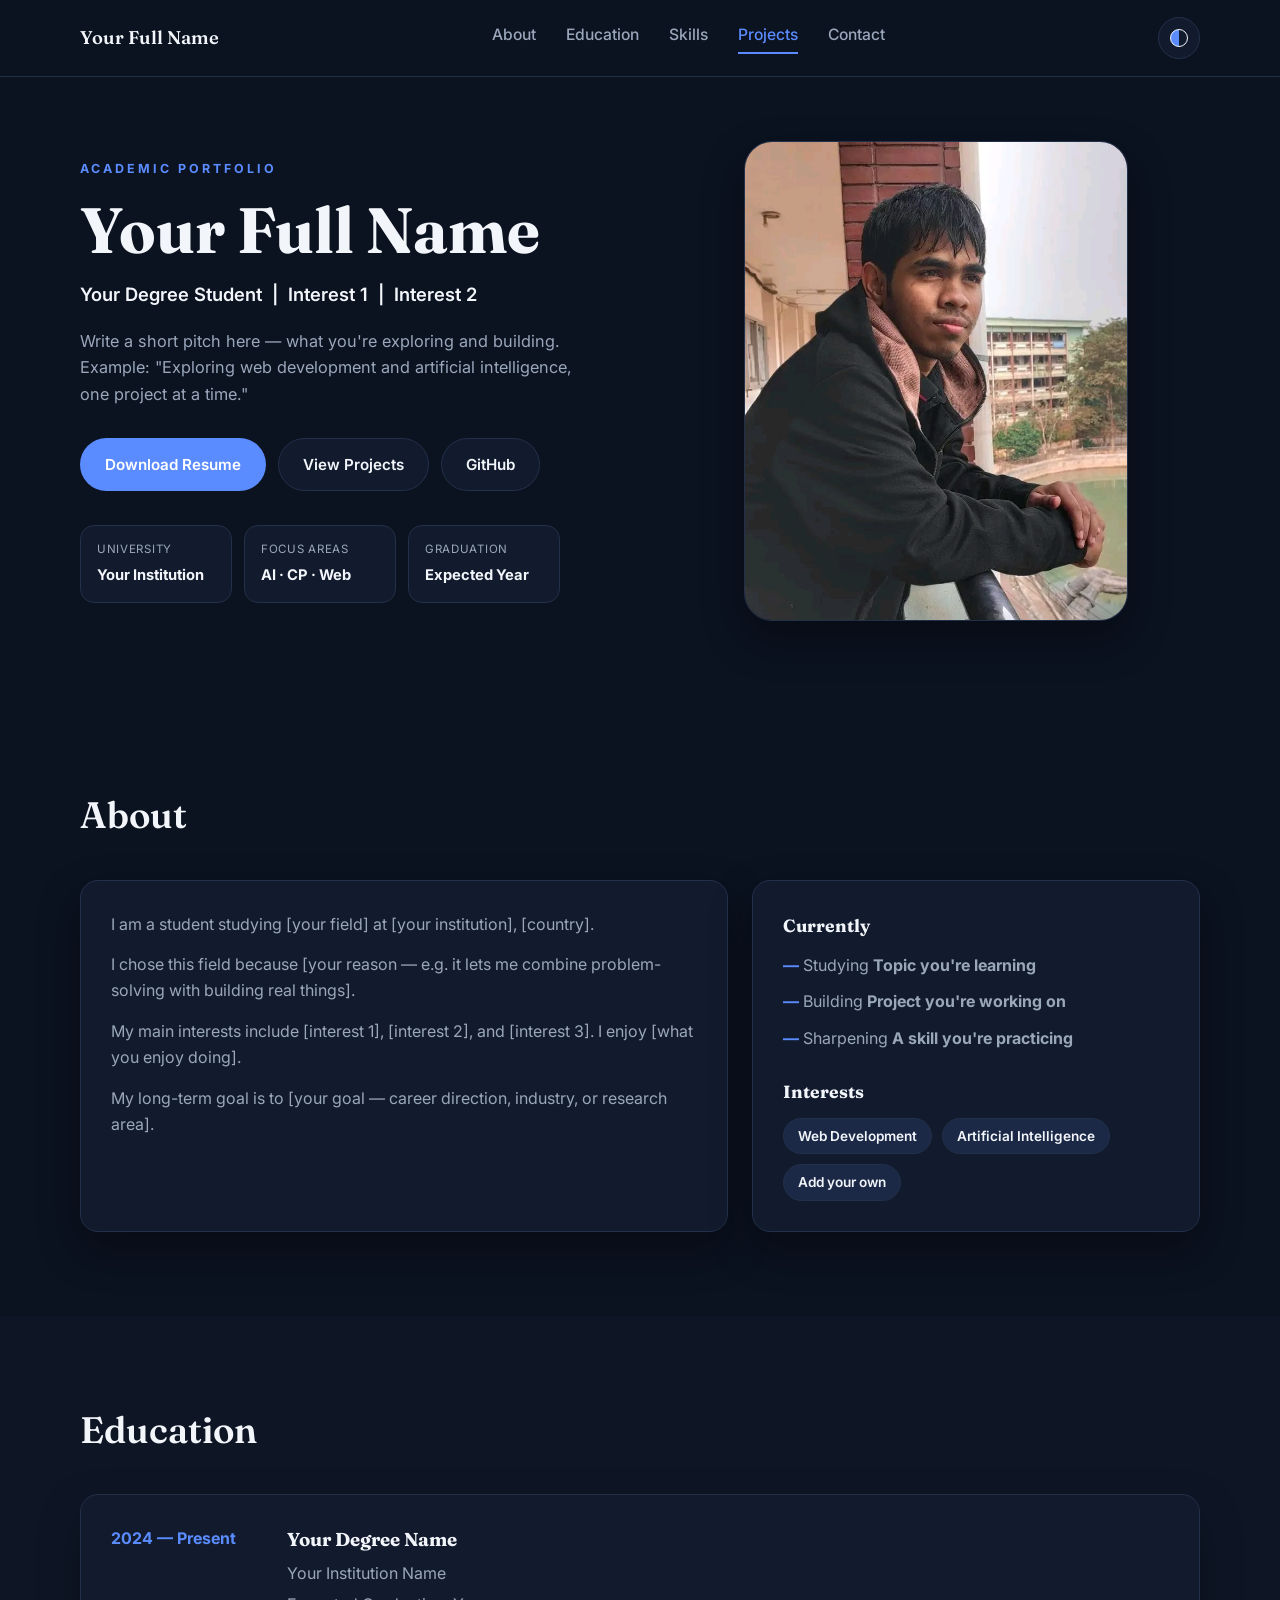
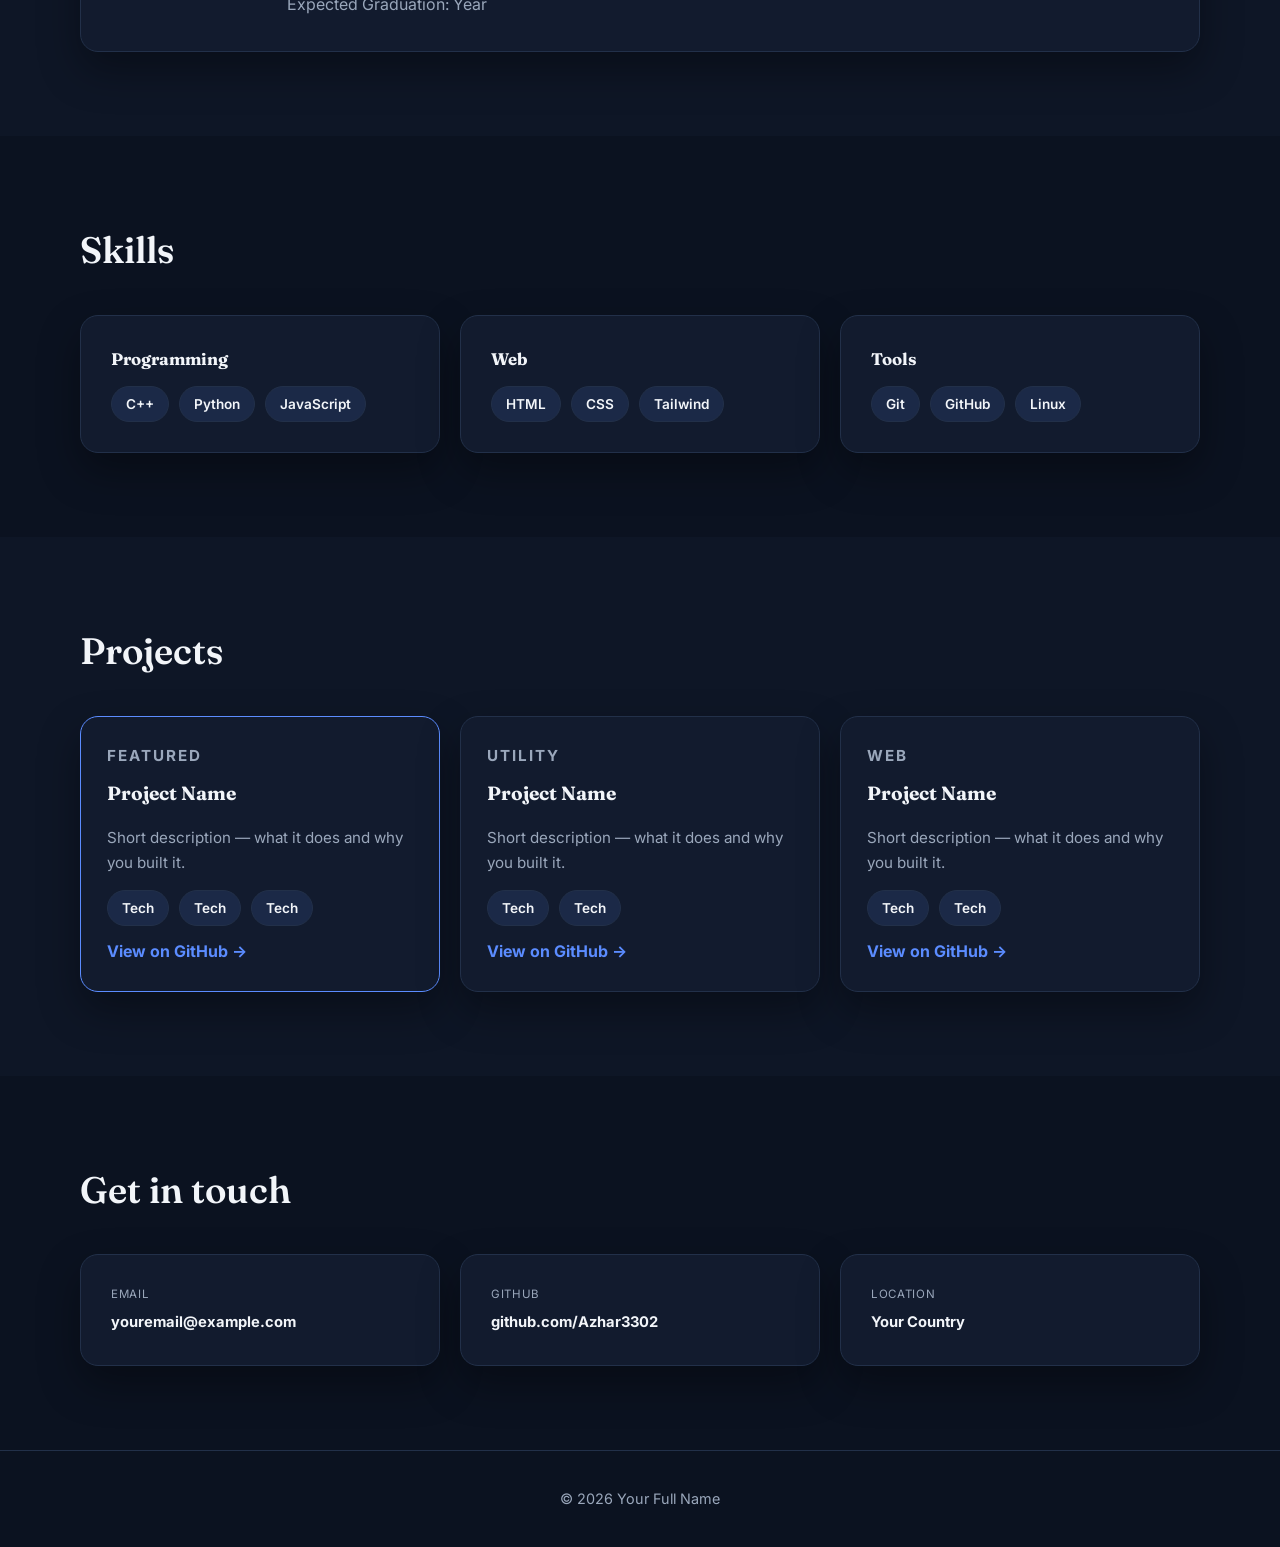
==== index.html @ 83e83ad2 "Add files via upload" ====
<!DOCTYPE html>
<html lang="en" data-theme="navy">
<head>
<meta charset="UTF-8" />
<meta name="viewport" content="width=device-width, initial-scale=1.0" />
<meta name="description" content="Your Full Name — Your Degree Student | Interest 1 | Interest 2." />
<meta name="theme-color" content="#0b1220" />
<title>Your Full Name — Portfolio</title>
<link rel="preconnect" href="https://fonts.googleapis.com">
<link rel="preconnect" href="https://fonts.gstatic.com" crossorigin>
<link href="https://fonts.googleapis.com/css2?family=Fraunces:opsz,wght@9..144,500;9..144,600;9..144,700;9..144,900&family=Inter:wght@400;500;600;700&display=swap" rel="stylesheet">
<style>
/* ===============================
   THEME TOKENS
   Toggle (top right) cycles: navy (default) -> paper -> sunset -> slate
   =============================== */
:root,
html[data-theme="navy"]{
  --bg: #0b1220;
  --panel: #121b2e;
  --ink: #f2f5f9;
  --muted: #9aa7bb;
  --line: #223049;
  --accent: #5b8cff;
  --accent-2: #8b7fe0;
  --radius: 18px;
  --shadow: 0 18px 40px rgba(0,0,0,0.35);
}
html[data-theme="paper"]{
  --bg: #f6f4ee;
  --panel: #ffffff;
  --ink: #1b2027;
  --muted: #666f7d;
  --line: #e2ddd0;
  --accent: #2f5fd6;
  --accent-2: #b5533c;
  --radius: 18px;
  --shadow: 0 14px 34px rgba(27,32,39,0.09);
}
html[data-theme="sunset"]{
  --bg: #201324;
  --panel: #2b1a30;
  --ink: #f6ecf3;
  --muted: #b79bc0;
  --line: #3d2743;
  --accent: #ff8a5c;
  --accent-2: #ffd166;
  --radius: 18px;
  --shadow: 0 18px 40px rgba(0,0,0,0.4);
}
html[data-theme="slate"]{
  --bg: #14171c;
  --panel: #1c2128;
  --ink: #eef0f3;
  --muted: #97a0ab;
  --line: #2b313a;
  --accent: #7ea6ff;
  --accent-2: #a7afba;
  --radius: 18px;
  --shadow: 0 18px 40px rgba(0,0,0,0.35);
}

*{ box-sizing: border-box; }
html{ scroll-behavior: smooth; }
body{
  margin:0;
  background: var(--bg);
  color: var(--ink);
  font-family: "Inter", system-ui, sans-serif;
  line-height: 1.65;
}
a{ color: inherit; text-decoration: none; }
h1, h2, h3{ font-family: "Fraunces", Georgia, serif; margin: 0; }
.wrap{ width: min(1120px, calc(100% - 40px)); margin-inline: auto; }

/* HEADER */
.site-header{
  position: sticky; top: 0; z-index: 40;
  background: var(--bg);
  border-bottom: 1px solid var(--line);
}
.nav-wrap{ display:flex; align-items:center; justify-content:space-between; min-height:76px; gap:16px; }
.brand{ font-family:"Fraunces", serif; font-weight:600; font-size:1.15rem; }
.nav{ display:flex; gap:30px; }
.nav a{ color: var(--muted); font-weight:500; font-size:.98rem; padding-bottom: 4px; border-bottom: 2px solid transparent; }
.nav a:hover{ color: var(--ink); }
.nav a.active{ color: var(--accent); border-bottom-color: var(--accent); }

.header-actions{ display:flex; align-items:center; gap:10px; }
.theme-toggle{
  width:42px; height:42px; border-radius:50%;
  border:1px solid var(--line); background: var(--panel);
  cursor:pointer; display:grid; place-items:center;
}
.toggle-dot{
  width:18px; height:18px; border-radius:50%;
  background: linear-gradient(90deg, var(--accent) 50%, transparent 50%);
  border: 1.5px solid var(--ink);
  display:block;
}
.menu-toggle{
  width:42px; height:42px; border-radius:50%;
  border:1px solid var(--line); background: var(--panel); color: var(--ink);
  cursor:pointer; font-size:1.1rem; display:none;
}

/* HERO */
.hero{ padding: 64px 0 80px; }
.hero-wrap{ display:grid; grid-template-columns: 1.15fr .85fr; gap:48px; align-items:center; }
.hero-copy{ display:flex; flex-direction:column; justify-content:center; }
.tag-line{ color: var(--accent); letter-spacing:3px; text-transform:uppercase; font-size:.78rem; font-weight:700; margin:0 0 16px; }
.hero h1{ font-size: clamp(2.6rem, 5.4vw, 4rem); line-height:1.05; font-weight:700; }
.role{ margin: 16px 0 0; font-weight:600; color: var(--ink); font-size:1.15rem; }
.pitch{ max-width:52ch; color: var(--muted); margin: 18px 0 0; font-size:1.02rem; }

.hero-actions{ display:flex; gap:12px; flex-wrap:wrap; margin-top:30px; }
.btn{ padding:13px 24px; border-radius:999px; font-weight:600; border:1px solid transparent; transition: transform .15s ease; font-size:.95rem; display:inline-block; }
.btn:hover{ transform: translateY(-2px); }
.btn-fill{ background: var(--accent); color:#ffffff; }
.btn-line{ background: var(--panel); border-color: var(--line); color: var(--ink); }

.fact-row{ display:grid; grid-template-columns: repeat(3, minmax(0,1fr)); gap:12px; margin-top:34px; max-width: 480px; }
.fact{ background: var(--panel); border:1px solid var(--line); border-radius: 14px; padding:14px 16px; display:flex; flex-direction:column; gap:4px; }
.fact-label{ color: var(--muted); font-size:.72rem; text-transform:uppercase; letter-spacing:.06em; }
.fact-value{ font-weight:700; font-size:.92rem; }

.hero-photo{
  border-radius: 28px;
  overflow: hidden;
  aspect-ratio: 4 / 5;
  max-height: 480px;
  background: var(--panel);
  border: 1px solid var(--line);
  box-shadow: var(--shadow);
}
.hero-photo img{ width:100%; height:100%; object-fit:cover; object-position: center 22%; display:block; }

/* SECTIONS */
.section{ padding: 84px 0; }
.section-alt{ background: color-mix(in srgb, var(--panel) 45%, transparent); }
.section-title{ font-size: clamp(1.8rem, 3vw, 2.3rem); margin-bottom: 34px; font-weight:600; }
.panel{ background: var(--panel); border:1px solid var(--line); border-radius: var(--radius); box-shadow: var(--shadow); padding: 30px; }

.split{ display:grid; grid-template-columns: 1.3fr .9fr; gap:24px; }
.split p{ color: var(--muted); margin: 0 0 14px; }
.side-panel h3{ font-size:1.1rem; margin: 0 0 12px; }
.side-panel h3 + .dash-list{ margin-bottom: 26px; }
.dash-list{ list-style:none; padding:0; margin:0; display:grid; gap:10px; color: var(--muted); }
.dash-list li::before{ content:"— "; color: var(--accent); font-weight:700; }

.pill-row{ display:flex; flex-wrap:wrap; gap:10px; }
.pill-row.small{ margin: 12px 0; }
.pill{ background: color-mix(in srgb, var(--accent) 12%, var(--panel)); border:1px solid var(--line); padding:6px 14px; border-radius:999px; font-size:.85rem; font-weight:600; }

.timeline-row{ display:flex; gap:26px; align-items:flex-start; flex-wrap:wrap; }
.timeline-year{ color: var(--accent); font-weight:700; min-width:150px; }
.muted{ color: var(--muted); margin: 4px 0; }

.skill-grid{ display:grid; grid-template-columns: repeat(3, minmax(0,1fr)); gap:20px; }
.skill-grid h3{ font-size:1.05rem; margin-bottom:12px; }

.work-grid{ display:grid; grid-template-columns: repeat(3, minmax(0,1fr)); gap:20px; }
.work-card{ background: var(--panel); border:1px solid var(--line); border-radius: var(--radius); padding:26px; box-shadow: var(--shadow); }
.work-card.featured{ border-color: var(--accent); }
.work-kind{ color: var(--accent-2); text-transform:uppercase; letter-spacing:2px; font-size:.72rem; font-weight:700; margin:0 0 10px; }
.work-card h3{ font-size:1.2rem; margin-bottom:8px; }
.work-card p{ color: var(--muted); font-size:.95rem; }
.work-card a{ color: var(--accent); font-weight:700; }

.contact-row{ display:grid; grid-template-columns: repeat(3, minmax(0,1fr)); gap:20px; }
.contact-card{ display:flex; flex-direction:column; gap:6px; }

.footer{ border-top:1px solid var(--line); padding:22px 0; }
.footer-row{ display:flex; justify-content:center; color: var(--muted); font-size:.9rem; }

.to-top{
  position: fixed; right:18px; bottom:18px; width:44px; height:44px;
  border-radius:50%; display:grid; place-items:center;
  background: var(--accent); color:#fff; box-shadow: var(--shadow);
  opacity:0; visibility:hidden; transform: translateY(10px);
  transition: all .2s ease;
}
.to-top.show{ opacity:1; visibility:visible; transform: translateY(0); }

.fade-up{ opacity:0; transform: translateY(16px); transition: opacity .6s ease, transform .6s ease; }
.fade-up.visible{ opacity:1; transform: translateY(0); }
@media (prefers-reduced-motion: reduce){
  .fade-up{ opacity:1; transform:none; transition:none; }
  html{ scroll-behavior:auto; }
}

@media (max-width: 900px){
  .hero-wrap, .split{ grid-template-columns: 1fr; }
  .hero-photo{ max-height: 360px; order:-1; }
  .skill-grid, .work-grid, .contact-row{ grid-template-columns: 1fr 1fr; }
  .fact-row{ max-width: none; }
}
@media (max-width: 640px){
  .nav{
    position:absolute; top:76px; left:16px; right:16px;
    flex-direction:column; background: var(--panel);
    border:1px solid var(--line); border-radius: var(--radius);
    padding:10px; display:none; box-shadow: var(--shadow);
  }
  .nav.open{ display:flex; }
  .nav a{ padding:10px; border-bottom:none; }
  .menu-toggle{ display:inline-flex; align-items:center; justify-content:center; }
  .skill-grid, .work-grid, .contact-row{ grid-template-columns: 1fr; }
  .fact-row{ grid-template-columns: 1fr; }
  .timeline-row{ flex-direction:column; gap:8px; }
}
</style>
</head>
<body>

  <header class="site-header" id="top">
    <div class="wrap nav-wrap">
      <a class="brand" href="#home">Your Full Name</a>

      <nav class="nav" id="nav">
        <a href="#about" class="active">About</a>
        <a href="#journey">Education</a>
        <a href="#skills">Skills</a>
        <a href="#work">Projects</a>
        <a href="#contact">Contact</a>
      </nav>

      <div class="header-actions">
        <button class="theme-toggle" id="themeToggle" type="button" aria-label="Change theme">
          <span class="toggle-dot"></span>
        </button>
        <button class="menu-toggle" id="menuToggle" type="button" aria-label="Toggle navigation">&#8801;</button>
      </div>
    </div>
  </header>

  <main id="home">

    <!-- HERO -->
    <section class="hero">
      <div class="wrap hero-wrap">

        <div class="hero-copy fade-up">
          <p class="tag-line">Academic Portfolio</p>
          <h1>Your Full Name</h1>
          <p class="role">Your Degree Student &nbsp;|&nbsp; Interest 1 &nbsp;|&nbsp; Interest 2</p>
          <p class="pitch">
            Write a short pitch here — what you're exploring and building.
            Example: "Exploring web development and artificial intelligence,
            one project at a time."
          </p>

          <div class="hero-actions">
            <a class="btn btn-fill" href="resume.pdf" download>Download Resume</a>
            <a class="btn btn-line" href="#work">View Projects</a>
            <a class="btn btn-line" href="https://github.com/Azhar3302" target="_blank" rel="noreferrer">GitHub</a>
          </div>

          <div class="fact-row">
            <div class="fact">
              <span class="fact-label">University</span>
              <span class="fact-value">Your Institution</span>
            </div>
            <div class="fact">
              <span class="fact-label">Focus Areas</span>
              <span class="fact-value">AI &middot; CP &middot; Web</span>
            </div>
            <div class="fact">
              <span class="fact-label">Graduation</span>
              <span class="fact-value">Expected Year</span>
            </div>
          </div>
        </div>

        <div class="hero-photo fade-up">
          <img src="profile.jpg" alt="Portrait of Your Full Name" />
        </div>

      </div>
    </section>

    <!-- ABOUT -->
    <section class="section" id="about">
      <div class="wrap">
        <h2 class="section-title fade-up">About</h2>
        <div class="split">
          <div class="panel fade-up">
            <p>I am a student studying [your field] at [your institution], [country].</p>
            <p>I chose this field because [your reason — e.g. it lets me combine problem-solving with building real things].</p>
            <p>My main interests include [interest 1], [interest 2], and [interest 3]. I enjoy [what you enjoy doing].</p>
            <p>My long-term goal is to [your goal — career direction, industry, or research area].</p>
          </div>
          <aside class="panel side-panel fade-up">
            <h3>Currently</h3>
            <ul class="dash-list">
              <li>Studying <strong>Topic you're learning</strong></li>
              <li>Building <strong>Project you're working on</strong></li>
              <li>Sharpening <strong>A skill you're practicing</strong></li>
            </ul>
            <h3>Interests</h3>
            <div class="pill-row">
              <span class="pill">Web Development</span>
              <span class="pill">Artificial Intelligence</span>
              <span class="pill">Add your own</span>
            </div>
          </aside>
        </div>
      </div>
    </section>

    <!-- EDUCATION -->
    <section class="section section-alt" id="journey">
      <div class="wrap">
        <h2 class="section-title fade-up">Education</h2>
        <div class="panel timeline-row fade-up">
          <span class="timeline-year">2024 &mdash; Present</span>
          <div>
            <h3>Your Degree Name</h3>
            <p class="muted">Your Institution Name</p>
            <p class="muted">Expected Graduation: Year</p>
          </div>
        </div>
      </div>
    </section>

    <!-- SKILLS -->
    <section class="section" id="skills">
      <div class="wrap">
        <h2 class="section-title fade-up">Skills</h2>
        <div class="skill-grid">
          <article class="panel fade-up">
            <h3>Programming</h3>
            <div class="pill-row"><span class="pill">C++</span><span class="pill">Python</span><span class="pill">JavaScript</span></div>
          </article>
          <article class="panel fade-up">
            <h3>Web</h3>
            <div class="pill-row"><span class="pill">HTML</span><span class="pill">CSS</span><span class="pill">Tailwind</span></div>
          </article>
          <article class="panel fade-up">
            <h3>Tools</h3>
            <div class="pill-row"><span class="pill">Git</span><span class="pill">GitHub</span><span class="pill">Linux</span></div>
          </article>
        </div>
      </div>
    </section>

    <!-- PROJECTS -->
    <section class="section section-alt" id="work">
      <div class="wrap">
        <h2 class="section-title fade-up">Projects</h2>
        <div class="work-grid">
          <article class="work-card featured fade-up">
            <p class="work-kind">Featured</p>
            <h3>Project Name</h3>
            <p>Short description — what it does and why you built it.</p>
            <div class="pill-row small"><span class="pill">Tech</span><span class="pill">Tech</span><span class="pill">Tech</span></div>
            <a href="#" target="_blank">View on GitHub &rarr;</a>
          </article>
          <article class="work-card fade-up">
            <p class="work-kind">Utility</p>
            <h3>Project Name</h3>
            <p>Short description — what it does and why you built it.</p>
            <div class="pill-row small"><span class="pill">Tech</span><span class="pill">Tech</span></div>
            <a href="#" target="_blank">View on GitHub &rarr;</a>
          </article>
          <article class="work-card fade-up">
            <p class="work-kind">Web</p>
            <h3>Project Name</h3>
            <p>Short description — what it does and why you built it.</p>
            <div class="pill-row small"><span class="pill">Tech</span><span class="pill">Tech</span></div>
            <a href="#" target="_blank">View on GitHub &rarr;</a>
          </article>
        </div>
      </div>
    </section>

    <!-- CONTACT -->
    <section class="section" id="contact">
      <div class="wrap">
        <h2 class="section-title fade-up">Get in touch</h2>
        <div class="contact-row">
          <a class="panel contact-card fade-up" href="mailto:youremail@example.com">
            <span class="fact-label">Email</span>
            <span class="fact-value">youremail@example.com</span>
          </a>
          <a class="panel contact-card fade-up" href="https://github.com/Azhar3302" target="_blank" rel="noreferrer">
            <span class="fact-label">GitHub</span>
            <span class="fact-value">github.com/Azhar3302</span>
          </a>
          <div class="panel contact-card fade-up">
            <span class="fact-label">Location</span>
            <span class="fact-value">Your Country</span>
          </div>
        </div>
      </div>
    </section>

  </main>

  <footer class="footer">
    <div class="wrap footer-row">
      <p>&copy; <span id="year"></span> Your Full Name</p>
    </div>
  </footer>

  <a href="#top" class="to-top" id="toTop" aria-label="Back to top">&uarr;</a>

<script>
const root = document.documentElement;
const themeToggle = document.getElementById("themeToggle");
const menuToggle = document.getElementById("menuToggle");
const nav = document.getElementById("nav");
const toTop = document.getElementById("toTop");
const yearSpan = document.getElementById("year");

if (yearSpan) yearSpan.textContent = new Date().getFullYear();

const THEMES = ["navy", "paper", "sunset", "slate"];
function applyTheme(theme) {
  if (!THEMES.includes(theme)) theme = "navy";
  root.setAttribute("data-theme", theme);
  localStorage.setItem("theme", theme);
}
applyTheme(localStorage.getItem("theme") || "navy");

if (themeToggle) {
  themeToggle.addEventListener("click", () => {
    const current = root.getAttribute("data-theme") || "navy";
    const next = THEMES[(THEMES.indexOf(current) + 1) % THEMES.length];
    applyTheme(next);
  });
}

if (menuToggle && nav) {
  menuToggle.addEventListener("click", () => nav.classList.toggle("open"));
  nav.querySelectorAll("a").forEach(link => {
    link.addEventListener("click", () => nav.classList.remove("open"));
  });
}

const revealItems = document.querySelectorAll(".fade-up");
const observer = new IntersectionObserver(
  (entries) => entries.forEach(entry => {
    if (entry.isIntersecting) entry.target.classList.add("visible");
  }),
  { threshold: 0.12 }
);
revealItems.forEach(item => observer.observe(item));

const sections = document.querySelectorAll("section[id]");
const navLinks = nav ? nav.querySelectorAll("a") : [];
function scrollSpy() {
  const scrollPosition = window.scrollY + 110;
  sections.forEach(section => {
    const top = section.offsetTop;
    const bottom = top + section.offsetHeight;
    const id = section.getAttribute("id");
    if (scrollPosition >= top && scrollPosition < bottom) {
      navLinks.forEach(link => {
        link.classList.toggle("active", link.getAttribute("href") === "#" + id);
      });
    }
  });
  if (toTop) {
    if (window.scrollY > 450) toTop.classList.add("show");
    else toTop.classList.remove("show");
  }
}
window.addEventListener("scroll", scrollSpy, { passive: true });
scrollSpy();
</script>
</body>
</html>
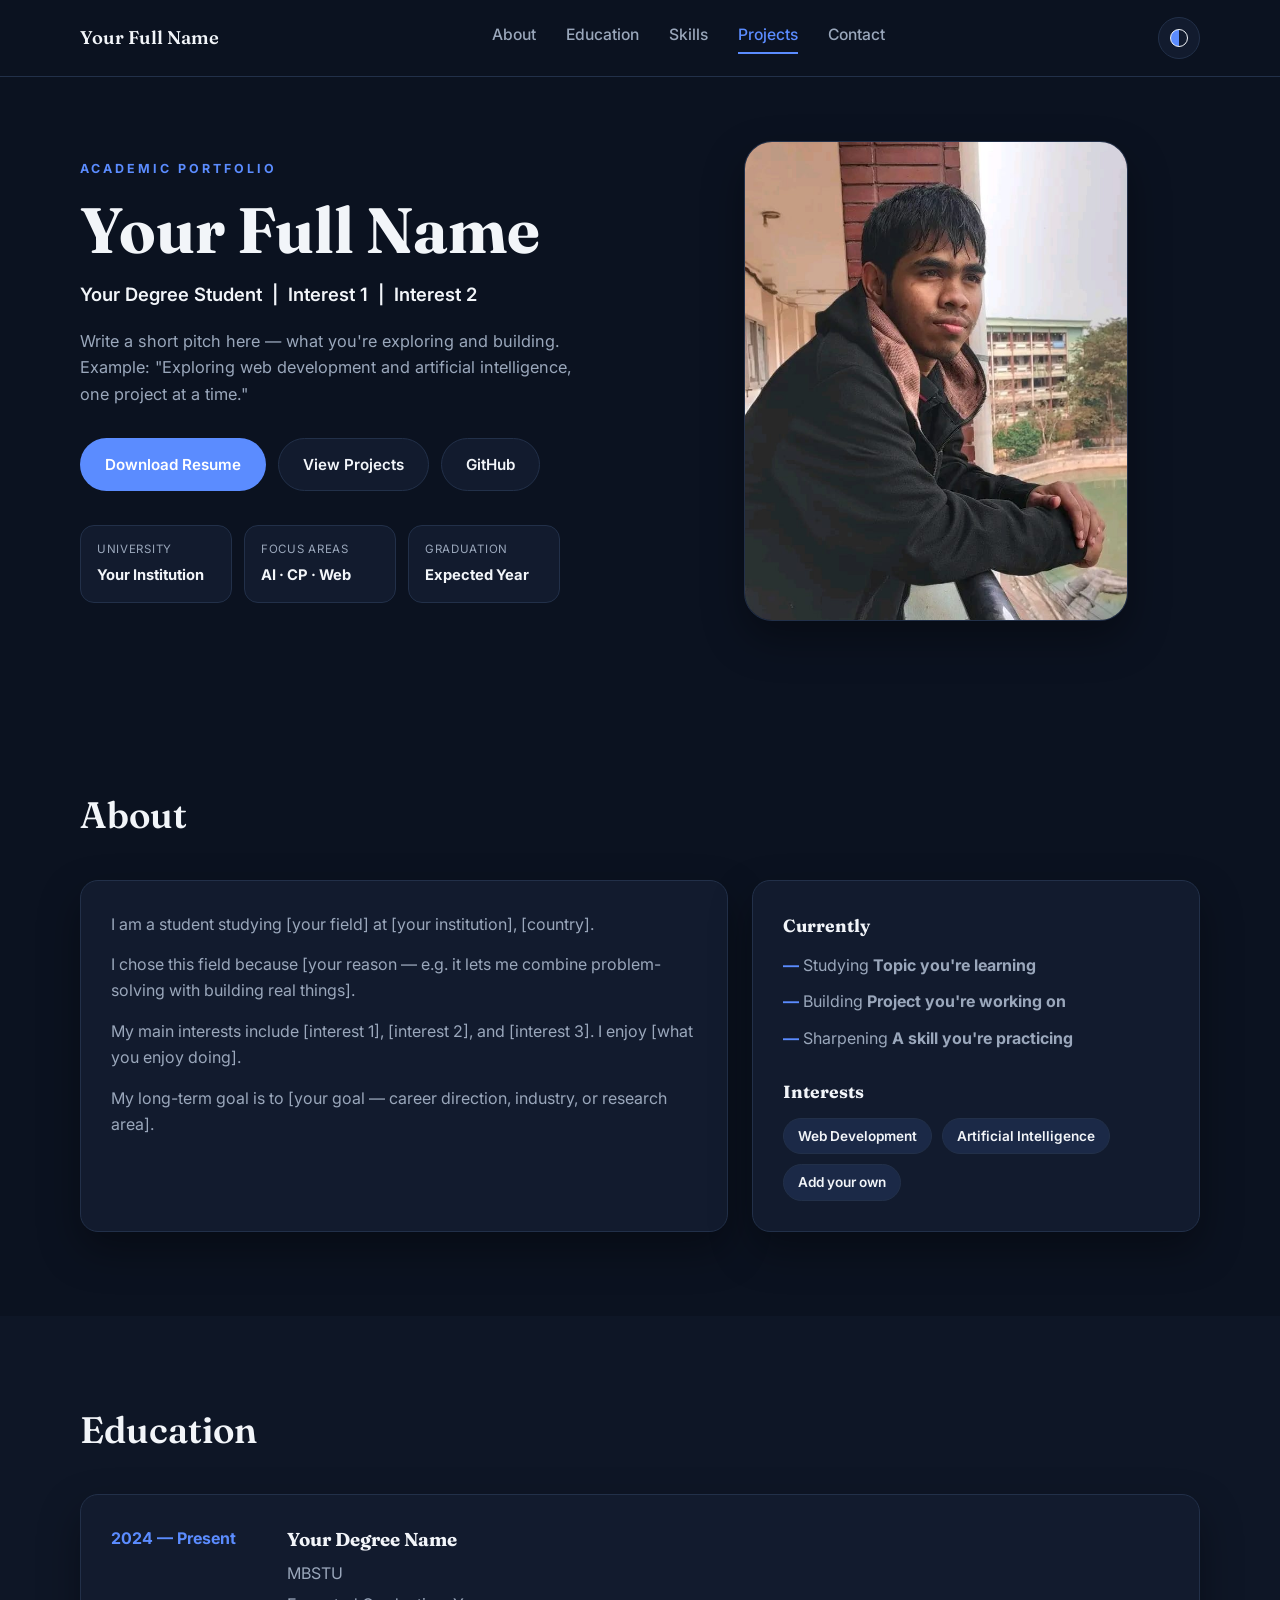
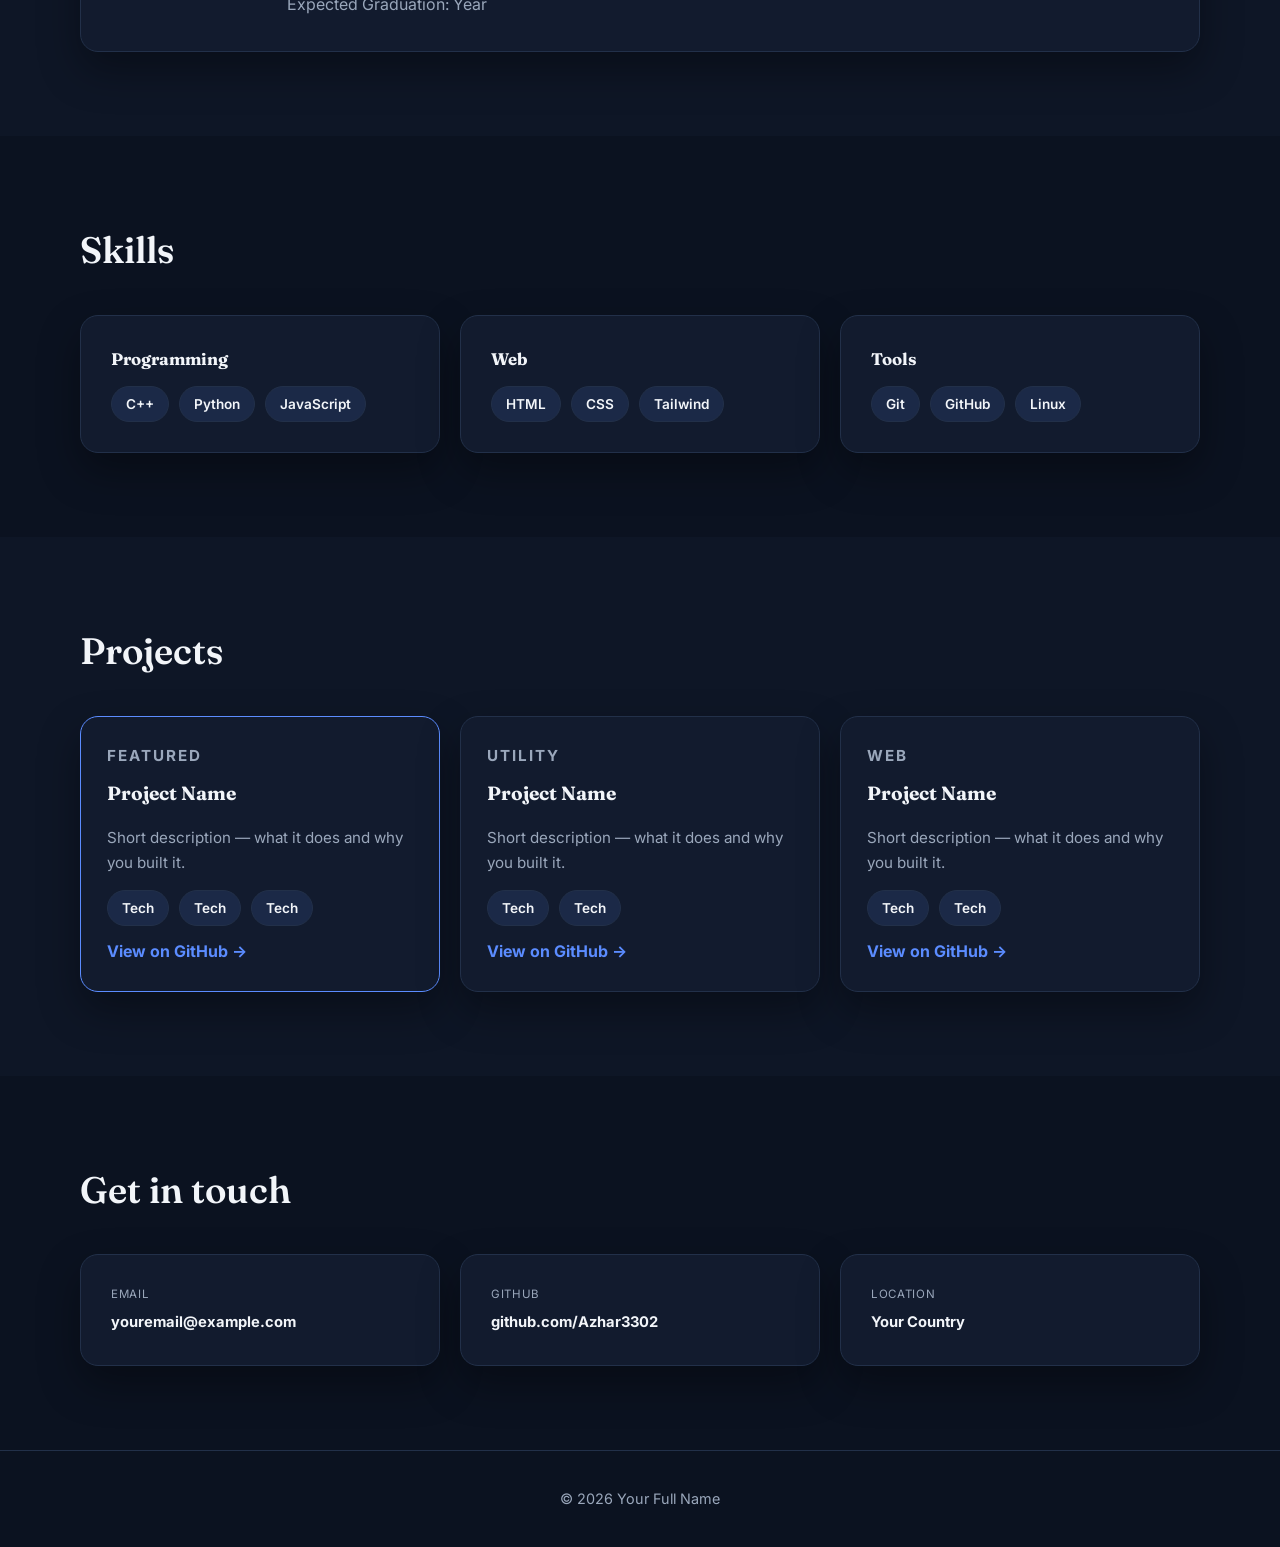
==== commit b4d0e329: "Update personal information in index.html" ====
--- a/index.html
+++ b/index.html
@@ -3,7 +3,7 @@
 <head>
 <meta charset="UTF-8" />
 <meta name="viewport" content="width=device-width, initial-scale=1.0" />
-<meta name="description" content="Your Full Name — Your Degree Student | Interest 1 | Interest 2." />
+<meta name="description" content="Azharul Islam —  Bsc in ICT| Interest 1 | Interest 2." />
 <meta name="theme-color" content="#0b1220" />
 <title>Your Full Name — Portfolio</title>
 <link rel="preconnect" href="https://fonts.googleapis.com">
@@ -316,7 +316,7 @@
           <span class="timeline-year">2024 &mdash; Present</span>
           <div>
             <h3>Your Degree Name</h3>
-            <p class="muted">Your Institution Name</p>
+            <p class="muted">MBSTU</p>
             <p class="muted">Expected Graduation: Year</p>
           </div>
         </div>
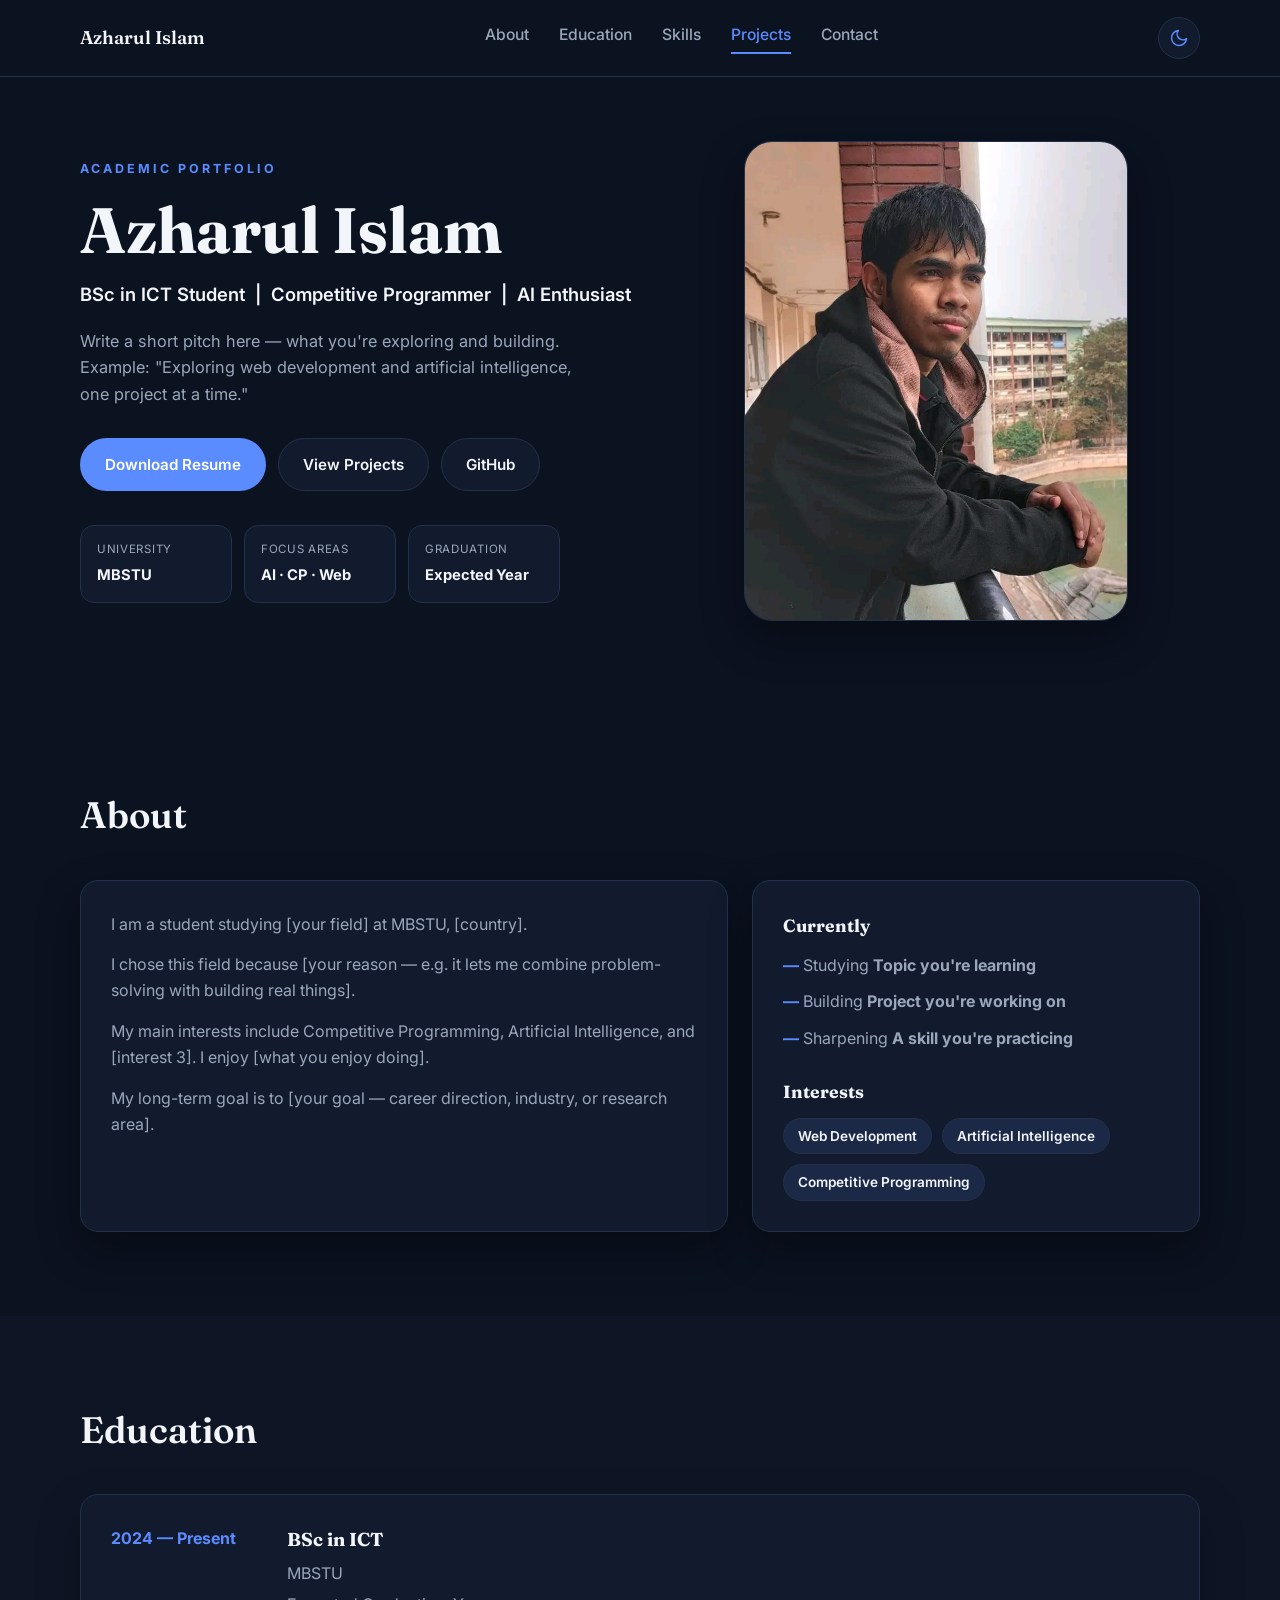
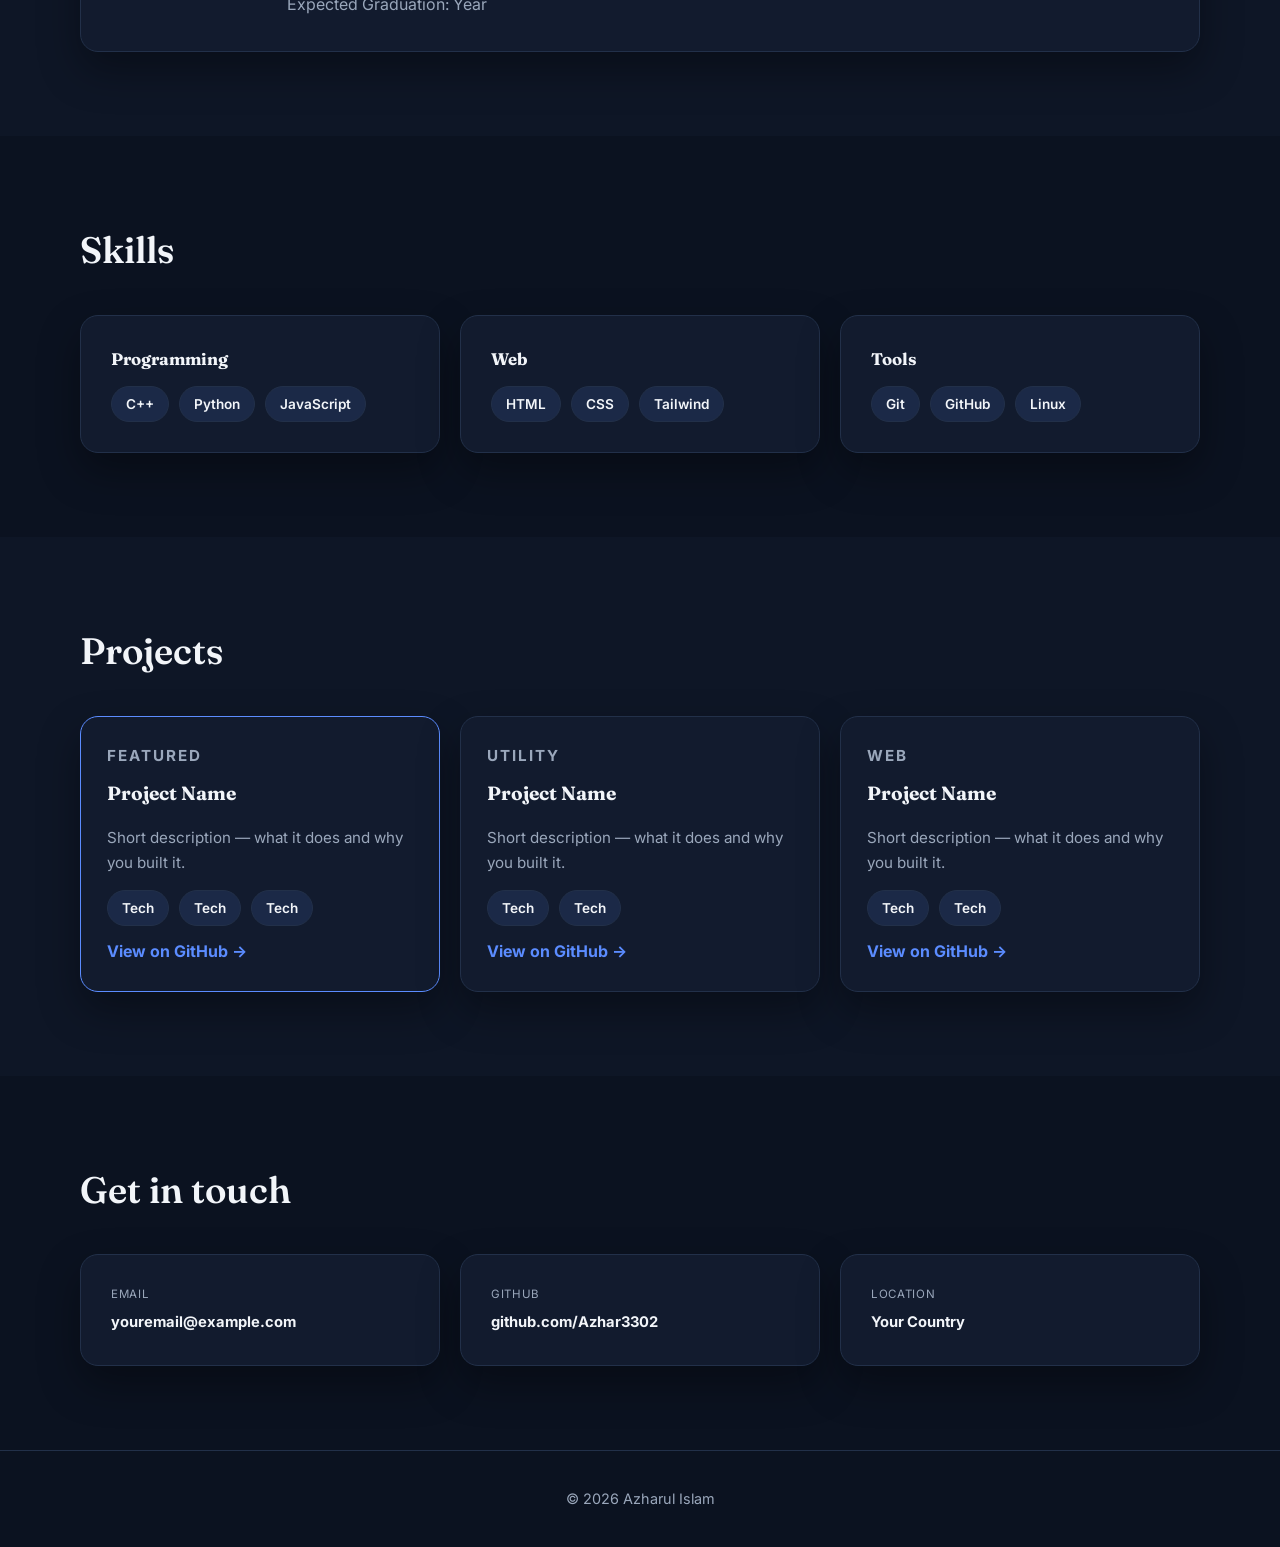
==== commit 931a687e: "Add files via upload" ====
--- a/index.html
+++ b/index.html
@@ -3,9 +3,9 @@
 <head>
 <meta charset="UTF-8" />
 <meta name="viewport" content="width=device-width, initial-scale=1.0" />
-<meta name="description" content="Azharul Islam —  Bsc in ICT| Interest 1 | Interest 2." />
+<meta name="description" content="Azharul Islam — BSc in ICT student | Competitive Programmer | AI Enthusiast." />
 <meta name="theme-color" content="#0b1220" />
-<title>Your Full Name — Portfolio</title>
+<title>Azharul Islam — Portfolio</title>
 <link rel="preconnect" href="https://fonts.googleapis.com">
 <link rel="preconnect" href="https://fonts.gstatic.com" crossorigin>
 <link href="https://fonts.googleapis.com/css2?family=Fraunces:opsz,wght@9..144,500;9..144,600;9..144,700;9..144,900&family=Inter:wght@400;500;600;700&display=swap" rel="stylesheet">
@@ -91,13 +91,11 @@
   width:42px; height:42px; border-radius:50%;
   border:1px solid var(--line); background: var(--panel);
   cursor:pointer; display:grid; place-items:center;
-}
-.toggle-dot{
-  width:18px; height:18px; border-radius:50%;
-  background: linear-gradient(90deg, var(--accent) 50%, transparent 50%);
-  border: 1.5px solid var(--ink);
-  display:block;
-}
+  color: var(--accent);
+  transition: transform .2s ease, color .2s ease;
+}
+.theme-toggle:hover{ transform: scale(1.06); }
+.theme-toggle svg{ width:20px; height:20px; display:block; }
 .menu-toggle{
   width:42px; height:42px; border-radius:50%;
   border:1px solid var(--line); background: var(--panel); color: var(--ink);
@@ -215,7 +213,7 @@
 
   <header class="site-header" id="top">
     <div class="wrap nav-wrap">
-      <a class="brand" href="#home">Your Full Name</a>
+      <a class="brand" href="#home">Azharul Islam</a>
 
       <nav class="nav" id="nav">
         <a href="#about" class="active">About</a>
@@ -226,9 +224,7 @@
       </nav>
 
       <div class="header-actions">
-        <button class="theme-toggle" id="themeToggle" type="button" aria-label="Change theme">
-          <span class="toggle-dot"></span>
-        </button>
+        <button class="theme-toggle" id="themeToggle" type="button" aria-label="Change theme"></button>
         <button class="menu-toggle" id="menuToggle" type="button" aria-label="Toggle navigation">&#8801;</button>
       </div>
     </div>
@@ -242,8 +238,8 @@
 
         <div class="hero-copy fade-up">
           <p class="tag-line">Academic Portfolio</p>
-          <h1>Your Full Name</h1>
-          <p class="role">Your Degree Student &nbsp;|&nbsp; Interest 1 &nbsp;|&nbsp; Interest 2</p>
+          <h1>Azharul Islam</h1>
+          <p class="role">BSc in ICT Student &nbsp;|&nbsp; Competitive Programmer &nbsp;|&nbsp; AI Enthusiast</p>
           <p class="pitch">
             Write a short pitch here — what you're exploring and building.
             Example: "Exploring web development and artificial intelligence,
@@ -259,7 +255,7 @@
           <div class="fact-row">
             <div class="fact">
               <span class="fact-label">University</span>
-              <span class="fact-value">Your Institution</span>
+              <span class="fact-value">MBSTU</span>
             </div>
             <div class="fact">
               <span class="fact-label">Focus Areas</span>
@@ -273,7 +269,7 @@
         </div>
 
         <div class="hero-photo fade-up">
-          <img src="profile.jpg" alt="Portrait of Your Full Name" />
+          <img src="profile.jpg" alt="Portrait of Azharul Islam" />
         </div>
 
       </div>
@@ -285,9 +281,9 @@
         <h2 class="section-title fade-up">About</h2>
         <div class="split">
           <div class="panel fade-up">
-            <p>I am a student studying [your field] at [your institution], [country].</p>
+            <p>I am a student studying [your field] at MBSTU, [country].</p>
             <p>I chose this field because [your reason — e.g. it lets me combine problem-solving with building real things].</p>
-            <p>My main interests include [interest 1], [interest 2], and [interest 3]. I enjoy [what you enjoy doing].</p>
+            <p>My main interests include Competitive Programming, Artificial Intelligence, and [interest 3]. I enjoy [what you enjoy doing].</p>
             <p>My long-term goal is to [your goal — career direction, industry, or research area].</p>
           </div>
           <aside class="panel side-panel fade-up">
@@ -301,7 +297,7 @@
             <div class="pill-row">
               <span class="pill">Web Development</span>
               <span class="pill">Artificial Intelligence</span>
-              <span class="pill">Add your own</span>
+              <span class="pill">Competitive Programming</span>
             </div>
           </aside>
         </div>
@@ -315,7 +311,7 @@
         <div class="panel timeline-row fade-up">
           <span class="timeline-year">2024 &mdash; Present</span>
           <div>
-            <h3>Your Degree Name</h3>
+            <h3>BSc in ICT</h3>
             <p class="muted">MBSTU</p>
             <p class="muted">Expected Graduation: Year</p>
           </div>
@@ -399,7 +395,7 @@
 
   <footer class="footer">
     <div class="wrap footer-row">
-      <p>&copy; <span id="year"></span> Your Full Name</p>
+      <p>&copy; <span id="year"></span> Azharul Islam</p>
     </div>
   </footer>
 
@@ -416,10 +412,20 @@
 if (yearSpan) yearSpan.textContent = new Date().getFullYear();
 
 const THEMES = ["navy", "paper", "sunset", "slate"];
+
+// One clear icon per theme, so the button always shows what it will switch TO next.
+const ICONS = {
+  navy:   '<svg viewBox="0 0 24 24" fill="none" stroke="currentColor" stroke-width="1.8" stroke-linecap="round" stroke-linejoin="round"><path d="M21 12.8A9 9 0 1 1 11.2 3a7 7 0 0 0 9.8 9.8Z"/></svg>', // moon
+  paper:  '<svg viewBox="0 0 24 24" fill="none" stroke="currentColor" stroke-width="1.8" stroke-linecap="round" stroke-linejoin="round"><circle cx="12" cy="12" r="4.5"/><path d="M12 2.5v2.5M12 19v2.5M4.2 4.2l1.8 1.8M18 18l1.8 1.8M2.5 12H5M19 12h2.5M4.2 19.8l1.8-1.8M18 6l1.8-1.8"/></svg>', // sun
+  sunset: '<svg viewBox="0 0 24 24" fill="none" stroke="currentColor" stroke-width="1.8" stroke-linecap="round" stroke-linejoin="round"><path d="M4 17.5a8 8 0 0 1 16 0"/><path d="M2.5 17.5h19M8 12.5V6M16 12.5V6M6 8.5 8 6l2 2M18 8.5 16 6l-2 2"/></svg>', // horizon
+  slate:  '<svg viewBox="0 0 24 24" fill="none" stroke="currentColor" stroke-width="1.8" stroke-linecap="round" stroke-linejoin="round"><circle cx="12" cy="12" r="9"/><path d="M12 3a9 9 0 0 1 0 18Z" fill="currentColor" stroke="none"/></svg>' // half-tone
+};
+
 function applyTheme(theme) {
   if (!THEMES.includes(theme)) theme = "navy";
   root.setAttribute("data-theme", theme);
   localStorage.setItem("theme", theme);
+  if (themeToggle) themeToggle.innerHTML = ICONS[theme];
 }
 applyTheme(localStorage.getItem("theme") || "navy");
 
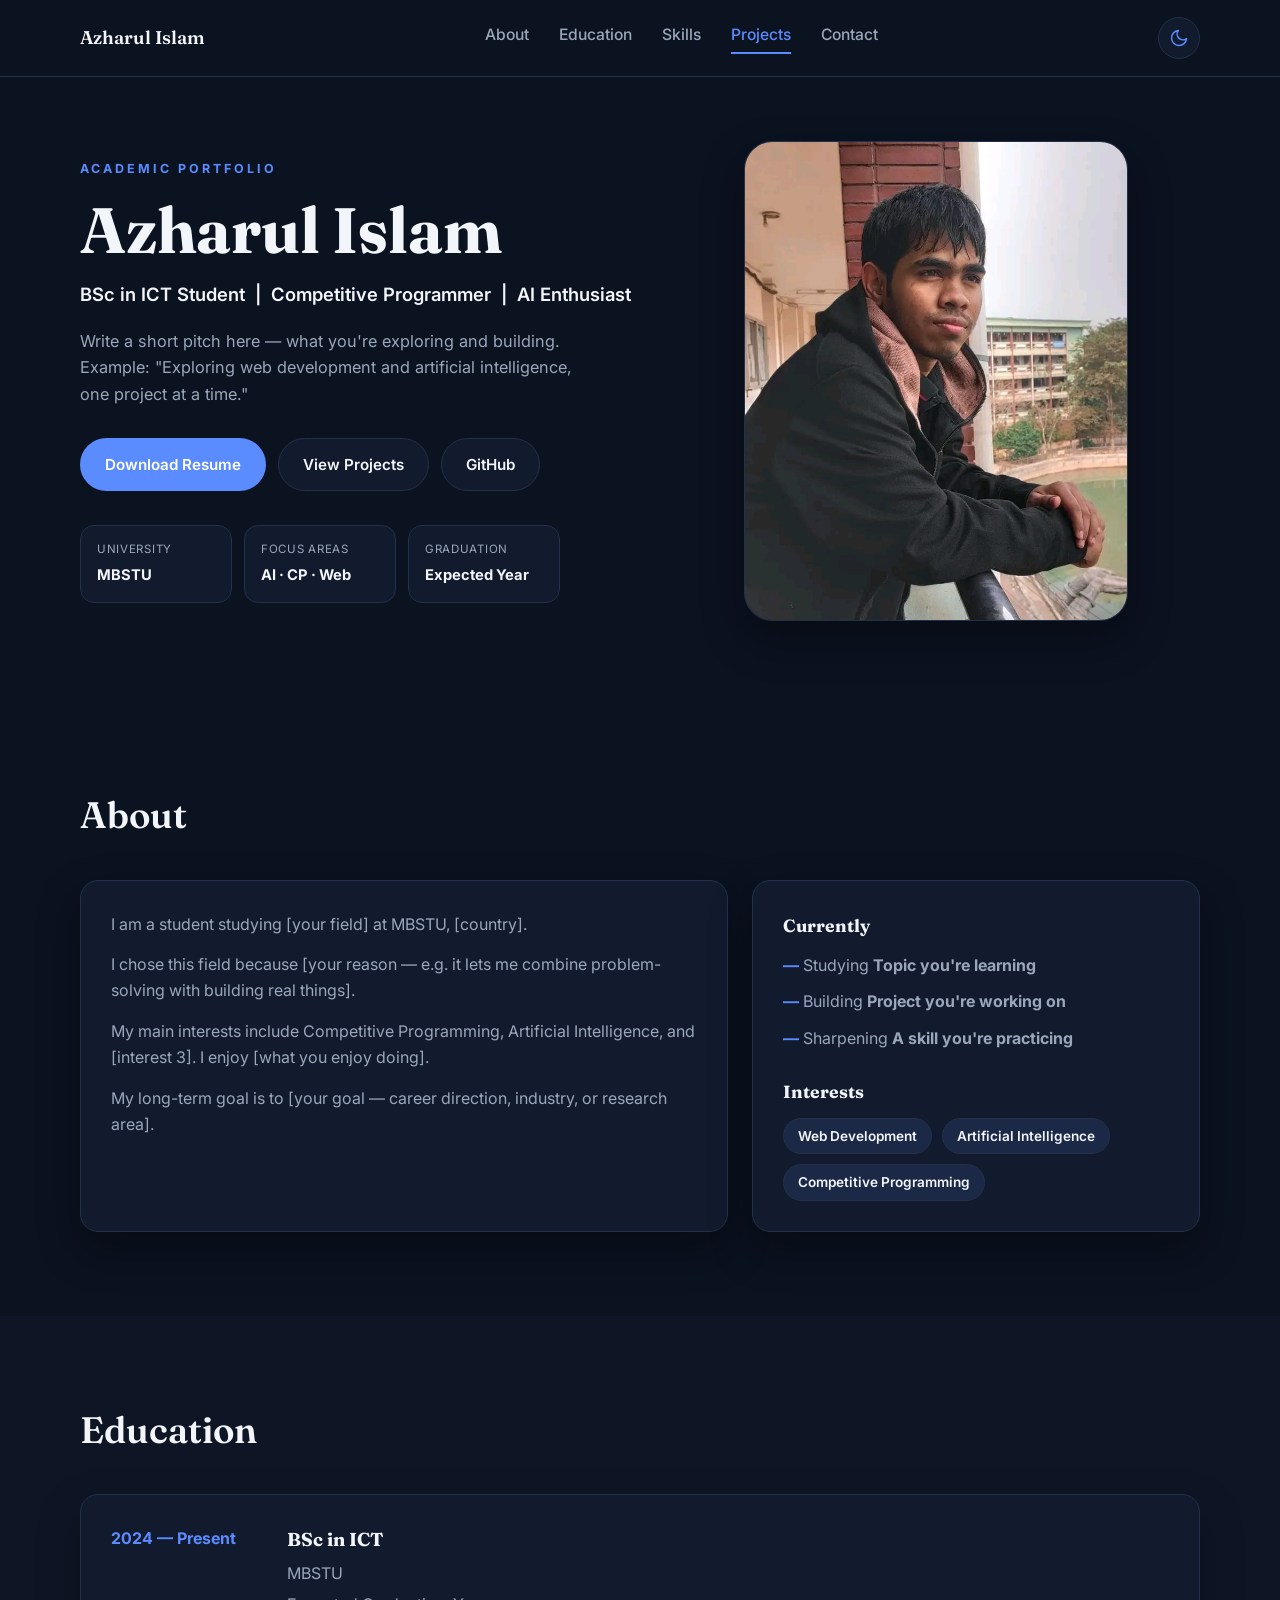
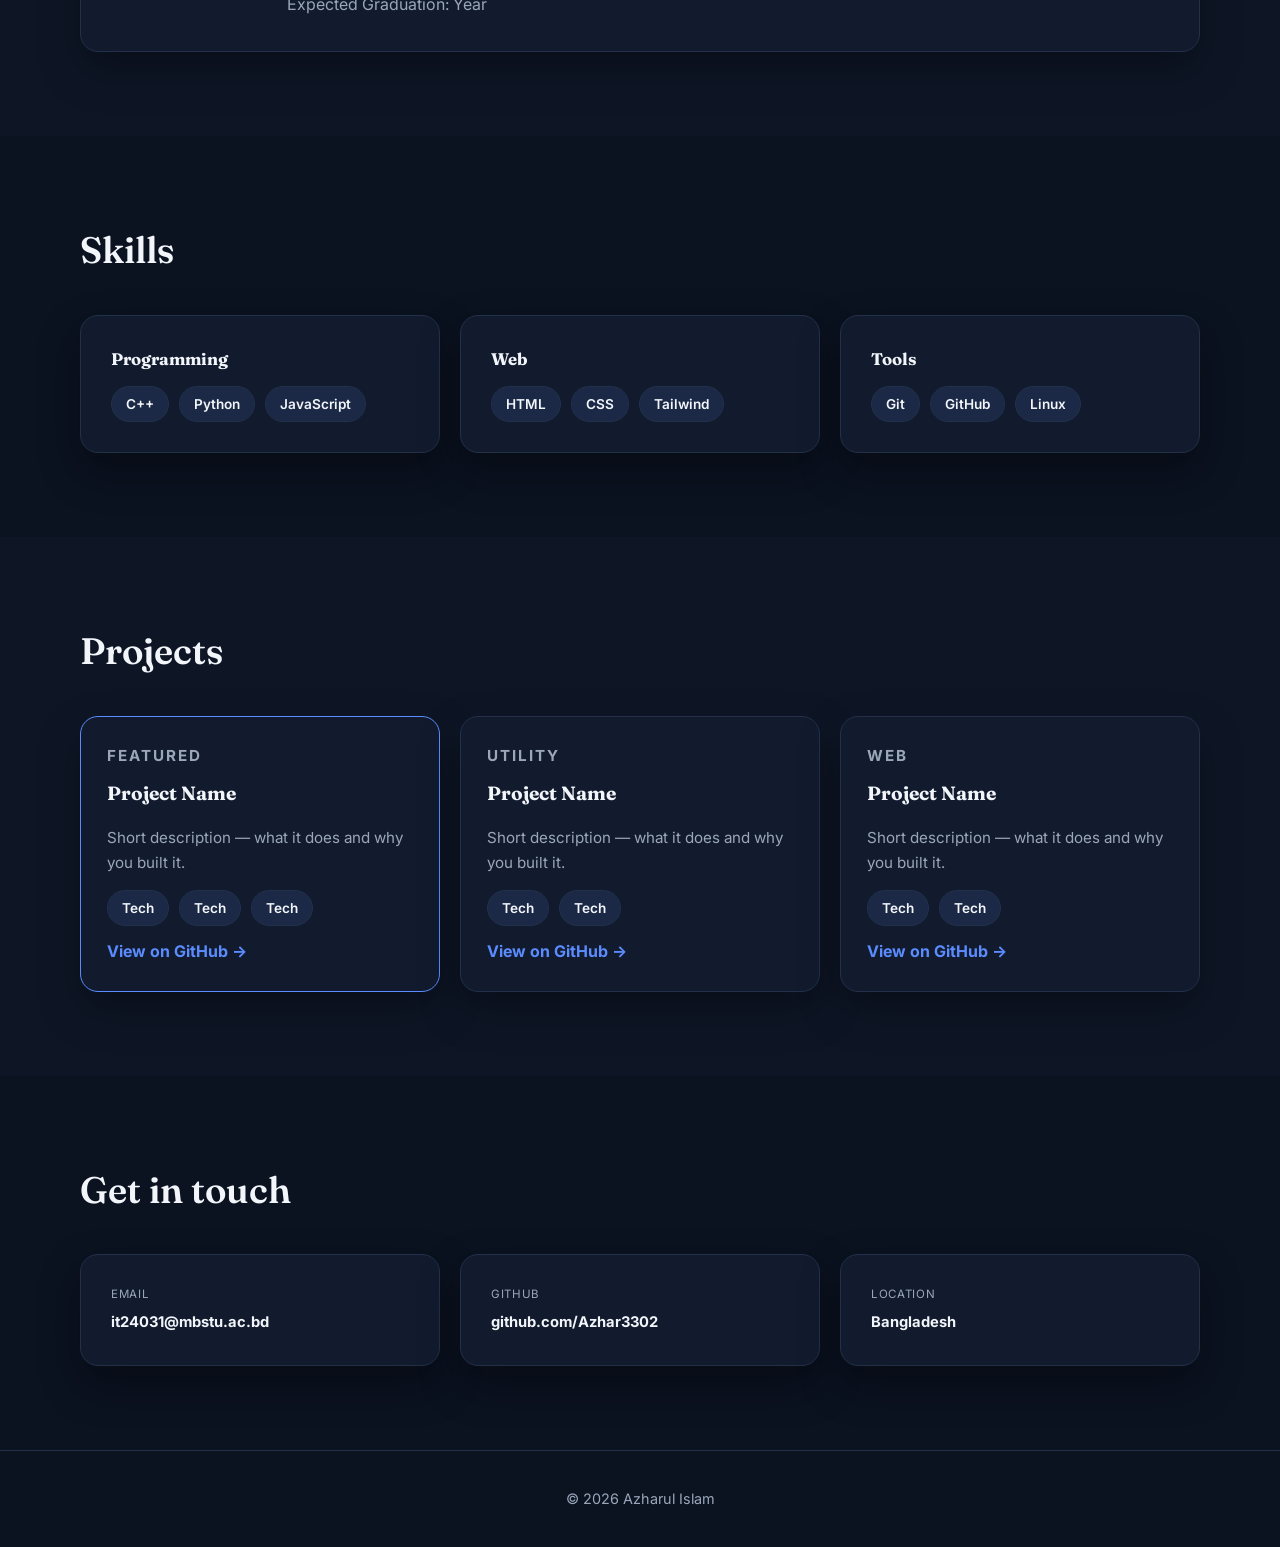
==== commit e948c474: "Update index.html" ====
--- a/index.html
+++ b/index.html
@@ -375,9 +375,9 @@
       <div class="wrap">
         <h2 class="section-title fade-up">Get in touch</h2>
         <div class="contact-row">
-          <a class="panel contact-card fade-up" href="mailto:youremail@example.com">
+          <a class="panel contact-card fade-up" href="mailto:it24031@mbstu.ac.bd">
             <span class="fact-label">Email</span>
-            <span class="fact-value">youremail@example.com</span>
+            <span class="fact-value">it24031@mbstu.ac.bd</span>
           </a>
           <a class="panel contact-card fade-up" href="https://github.com/Azhar3302" target="_blank" rel="noreferrer">
             <span class="fact-label">GitHub</span>
@@ -385,7 +385,7 @@
           </a>
           <div class="panel contact-card fade-up">
             <span class="fact-label">Location</span>
-            <span class="fact-value">Your Country</span>
+            <span class="fact-value">Bangladesh</span>
           </div>
         </div>
       </div>
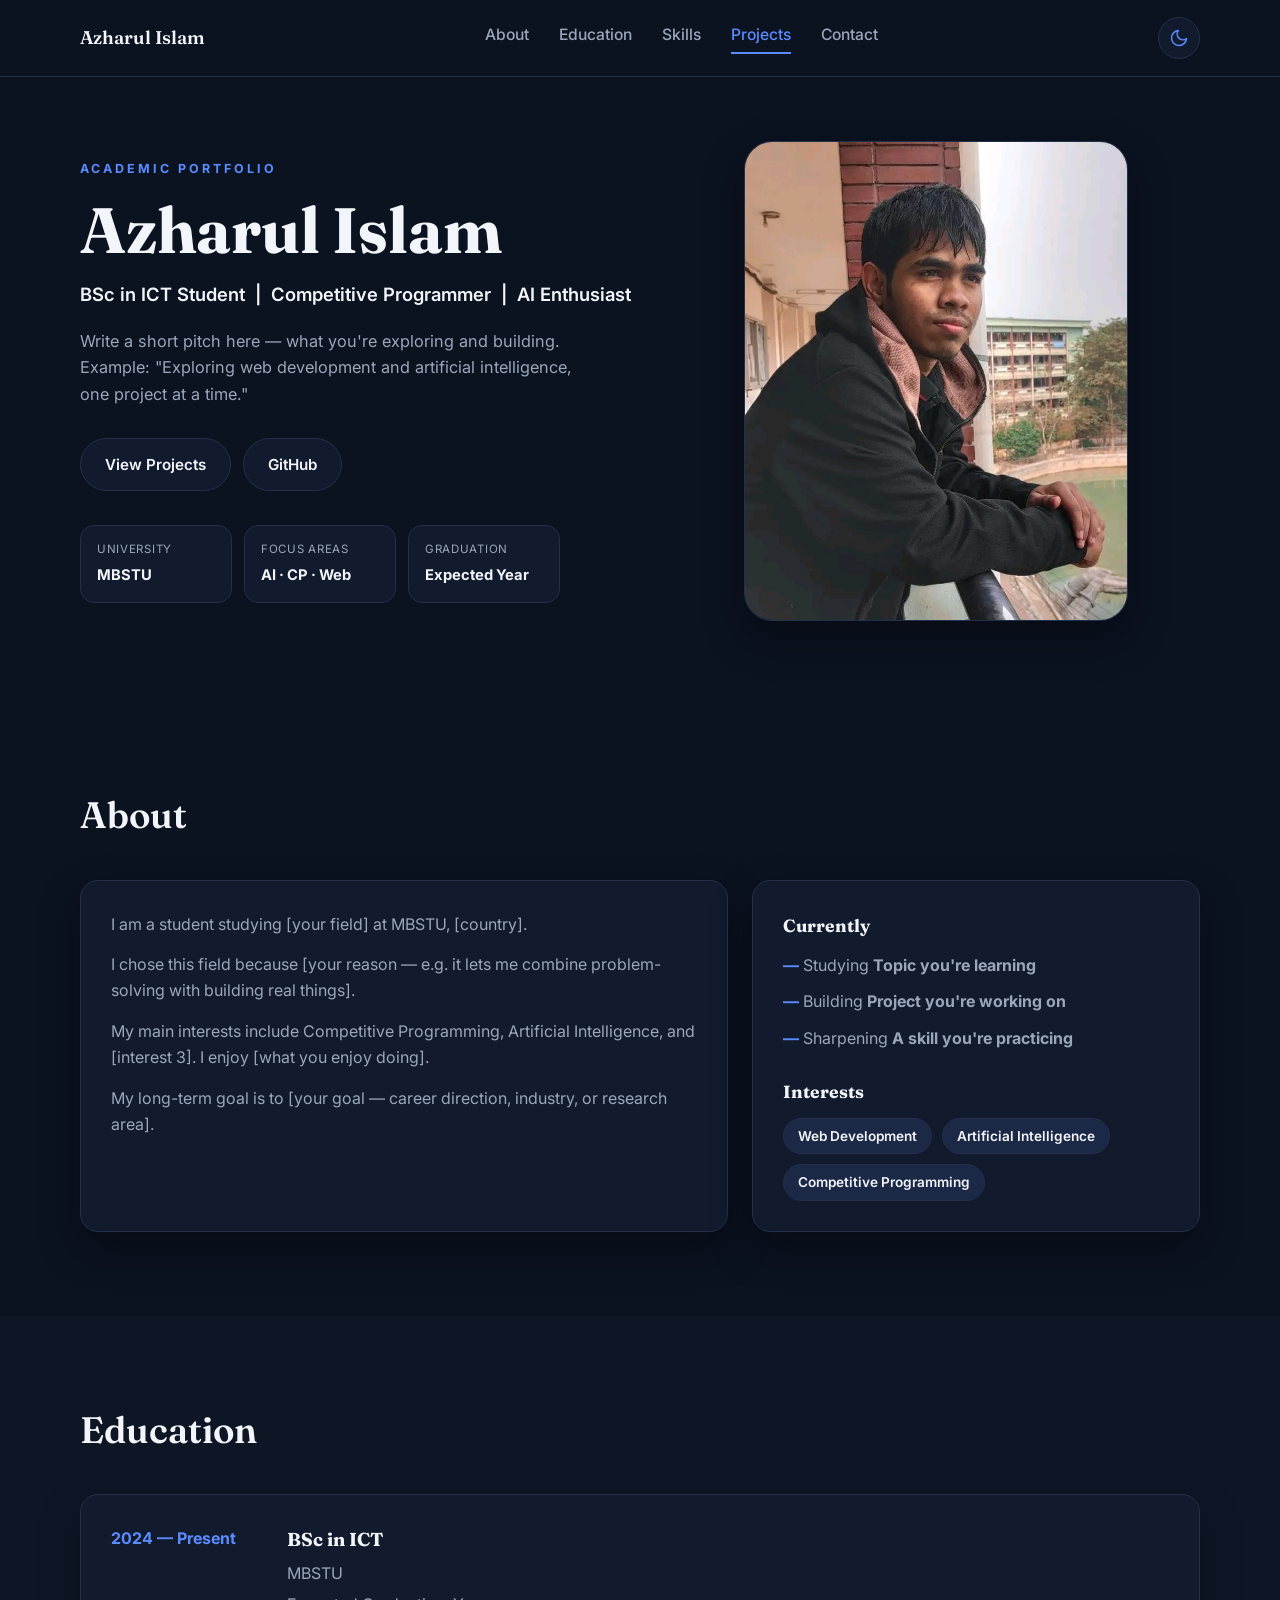
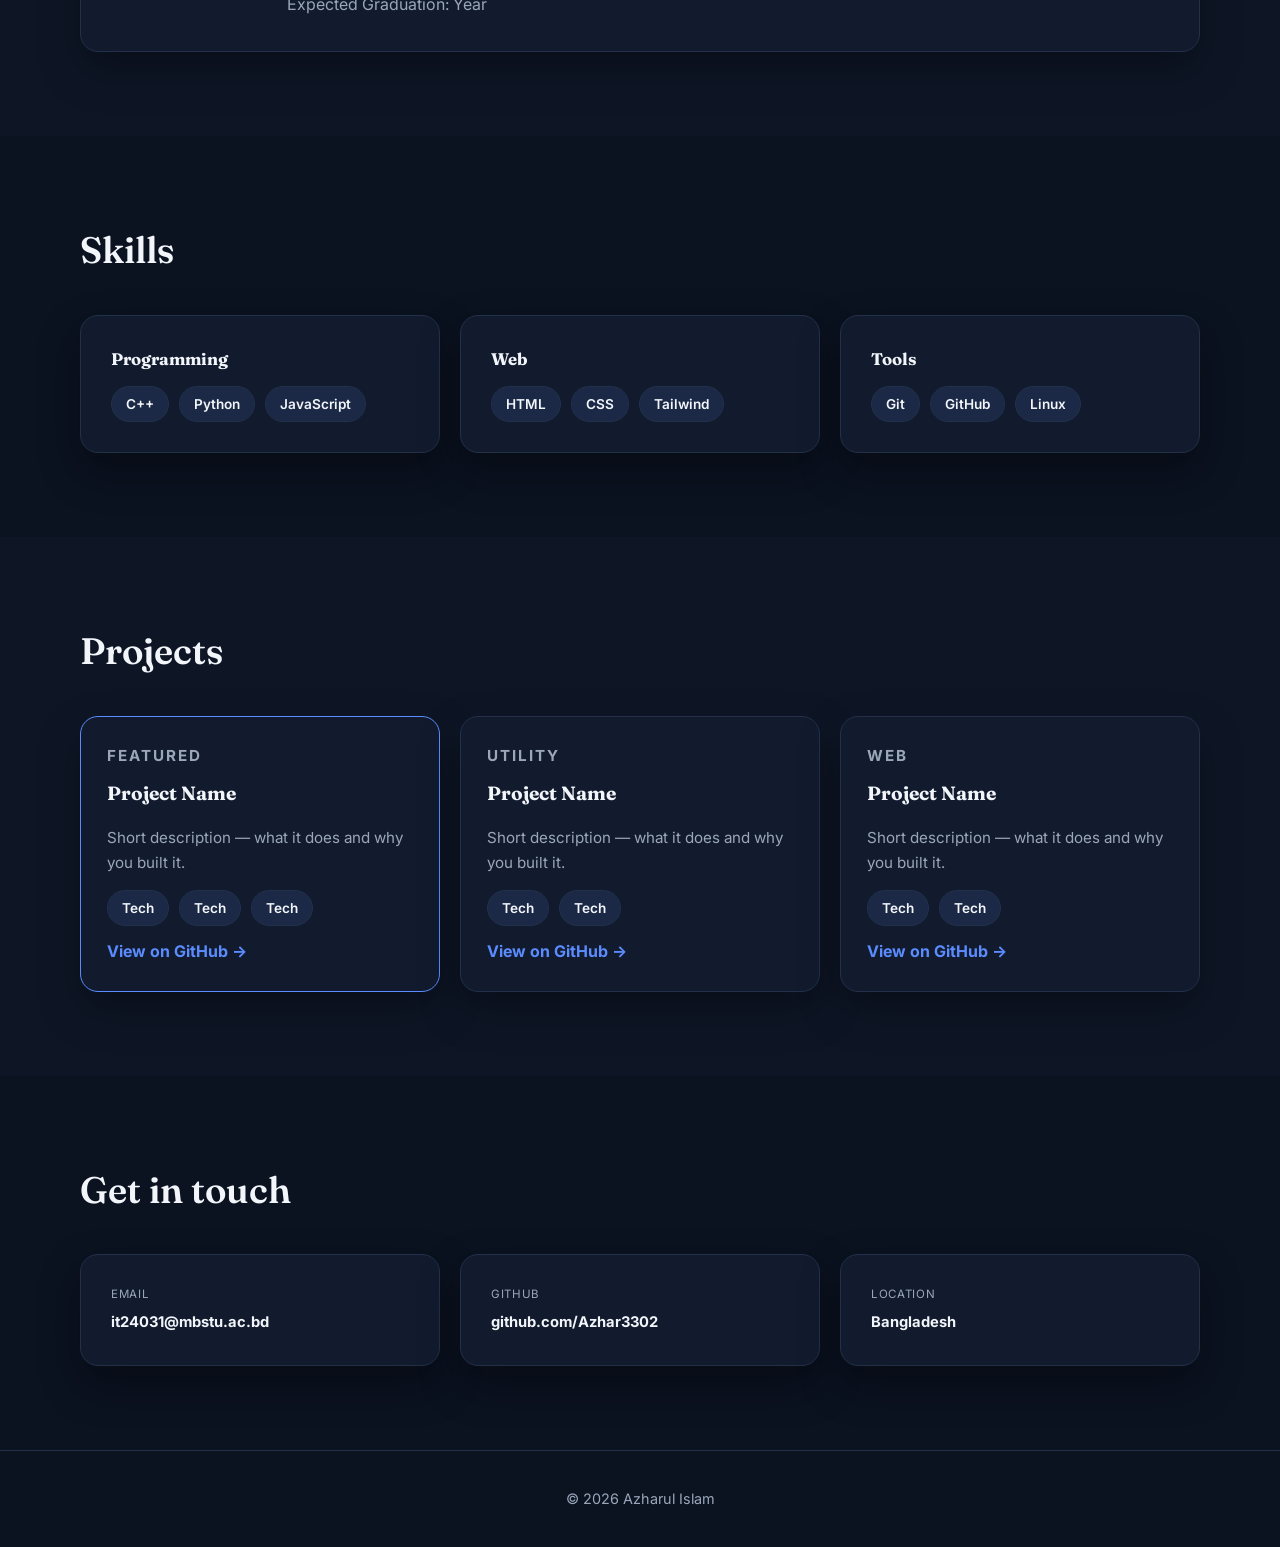
==== commit 63713a40: "Update index.html" ====
--- a/index.html
+++ b/index.html
@@ -247,7 +247,7 @@
           </p>
 
           <div class="hero-actions">
-            <a class="btn btn-fill" href="resume.pdf" download>Download Resume</a>
+            <!--<a class="btn btn-fill" href="resume.pdf" download>Download Resume</a>-->
             <a class="btn btn-line" href="#work">View Projects</a>
             <a class="btn btn-line" href="https://github.com/Azhar3302" target="_blank" rel="noreferrer">GitHub</a>
           </div>
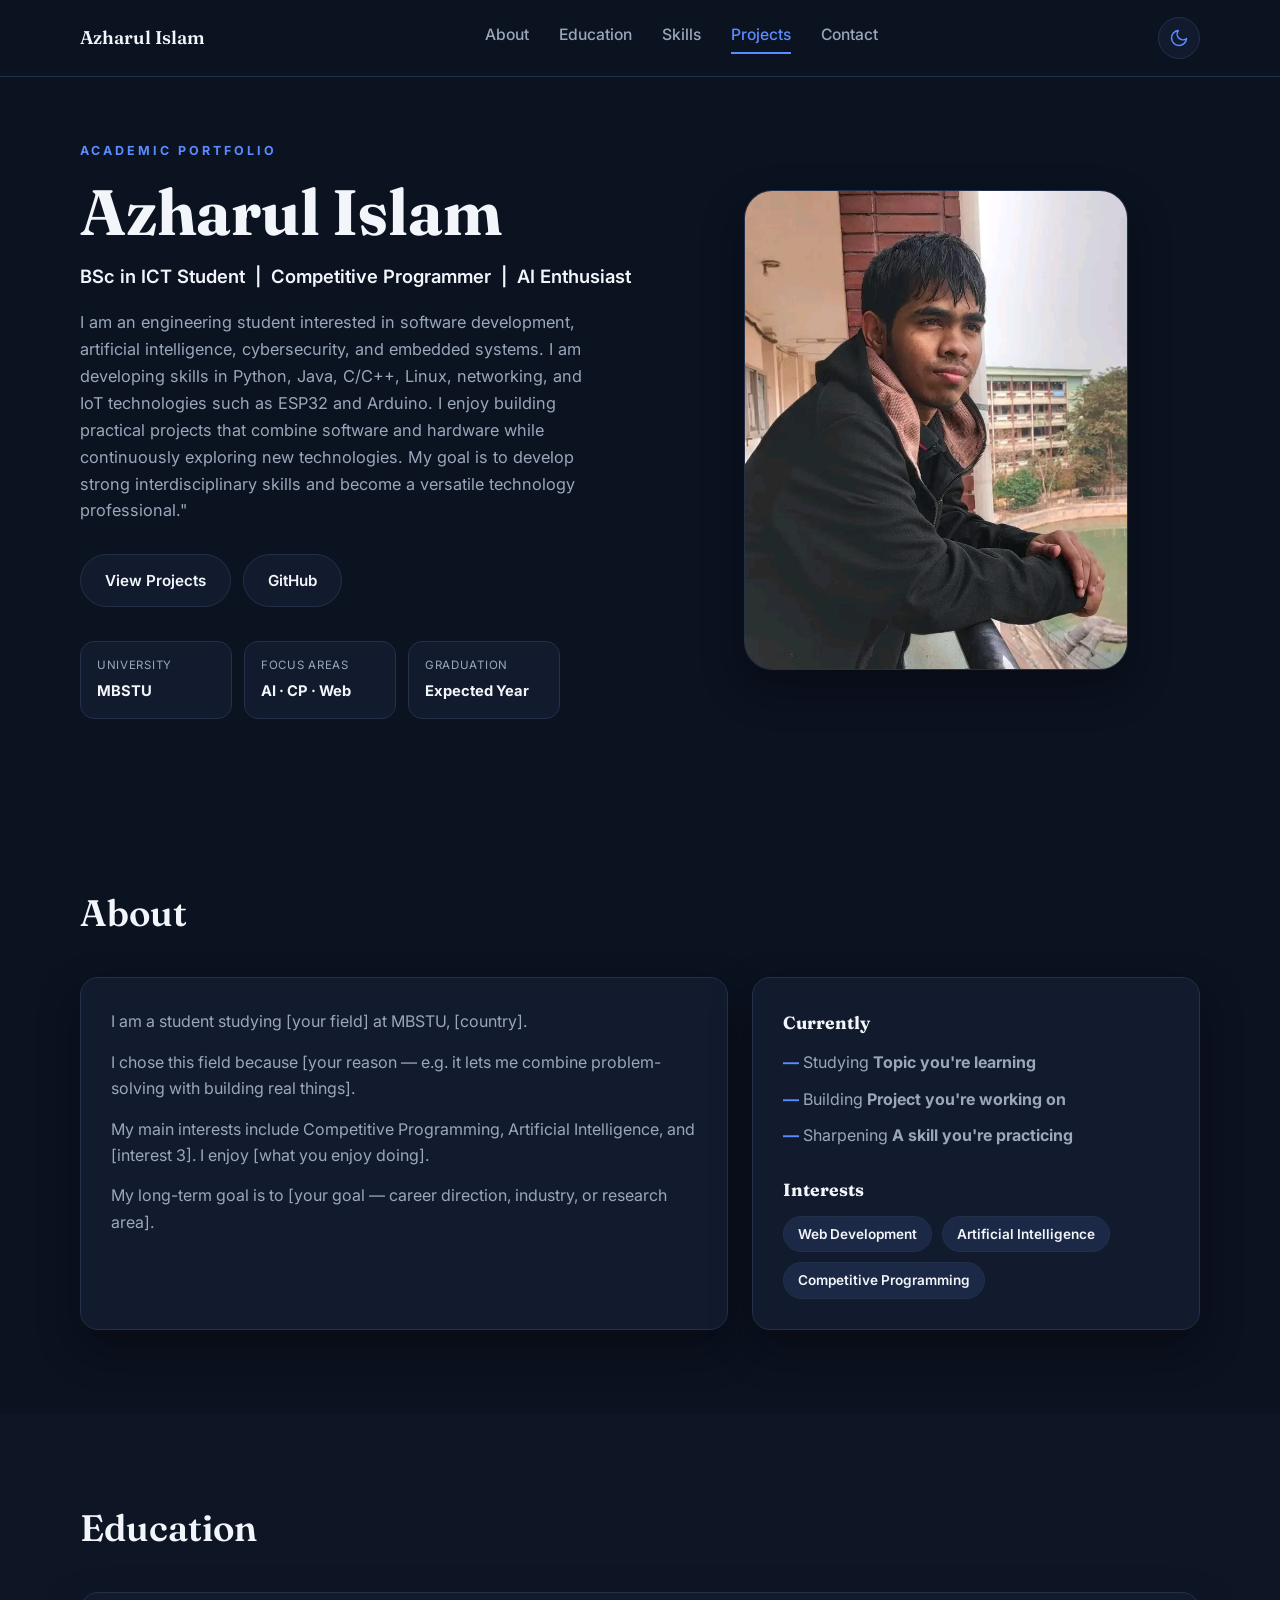
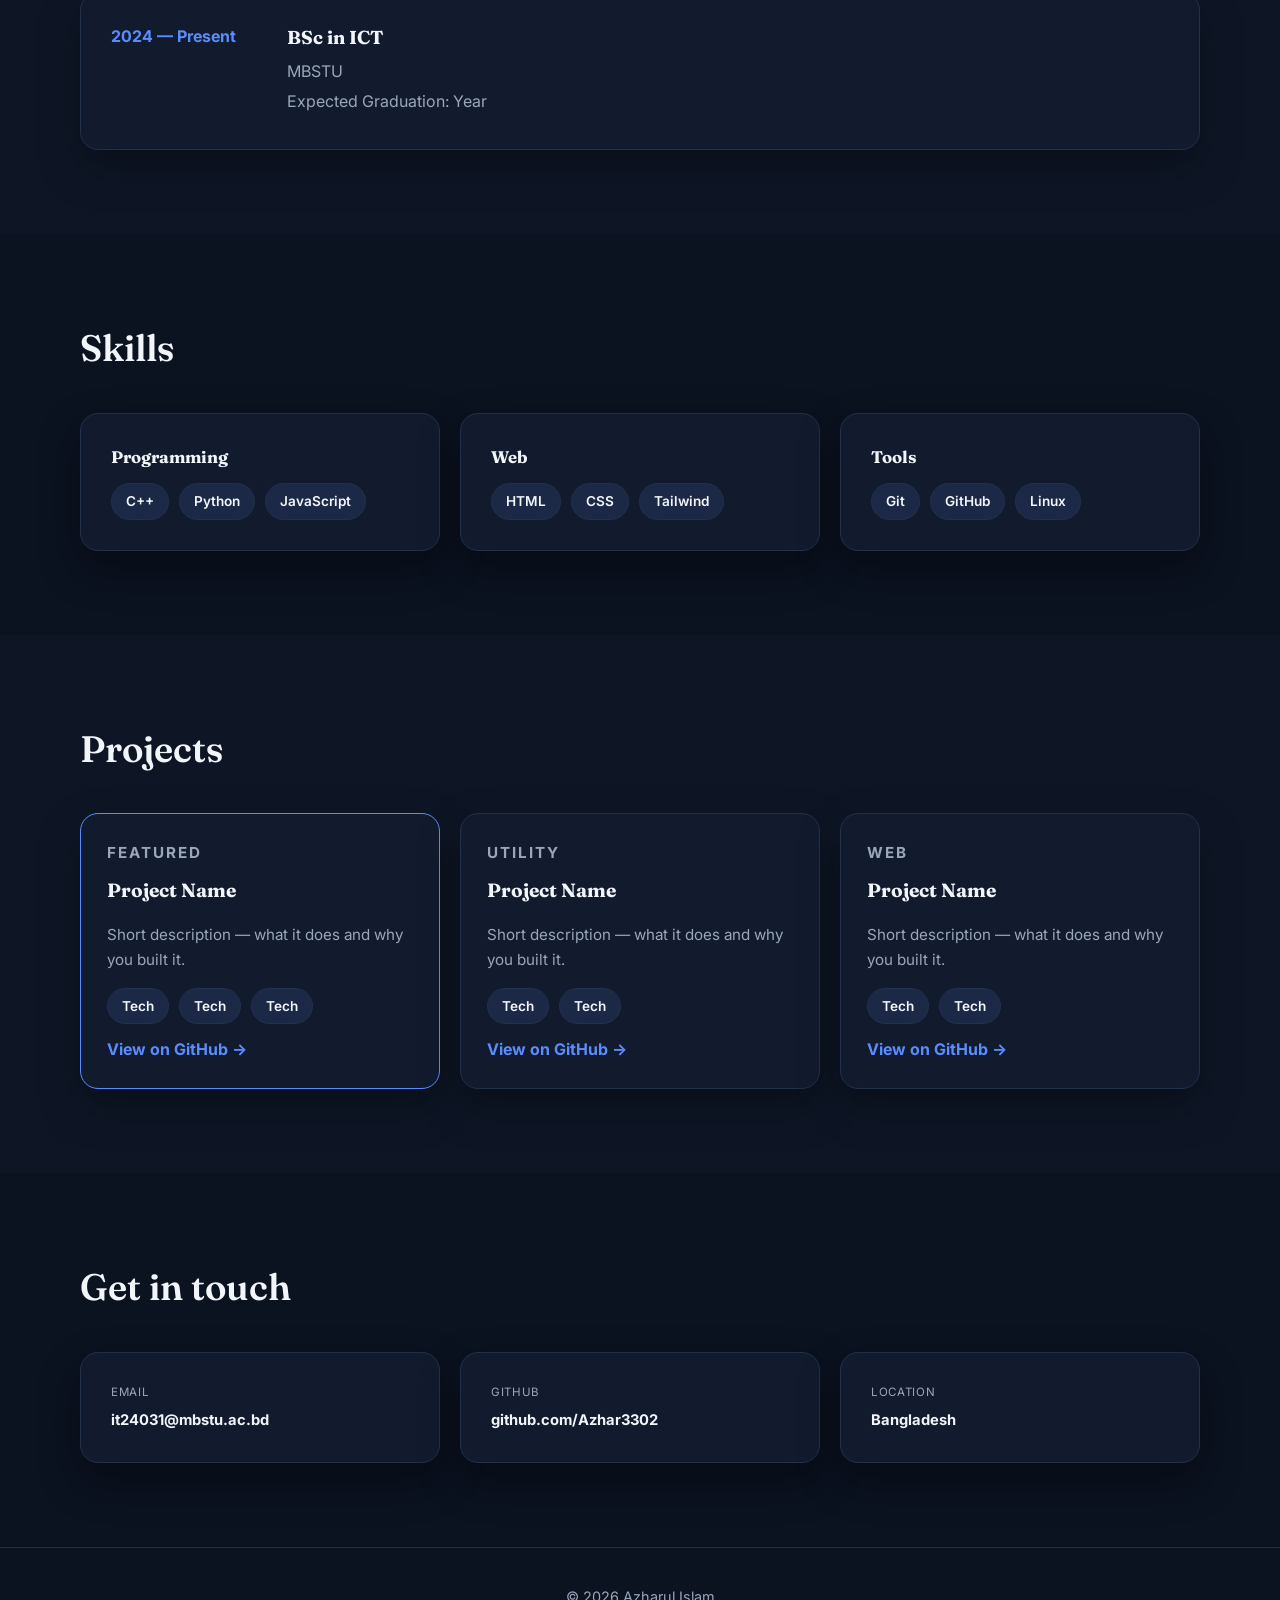
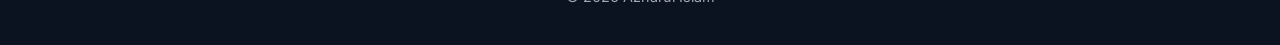
==== commit 8f52a195: "Update index.html" ====
--- a/index.html
+++ b/index.html
@@ -241,9 +241,7 @@
           <h1>Azharul Islam</h1>
           <p class="role">BSc in ICT Student &nbsp;|&nbsp; Competitive Programmer &nbsp;|&nbsp; AI Enthusiast</p>
           <p class="pitch">
-            Write a short pitch here — what you're exploring and building.
-            Example: "Exploring web development and artificial intelligence,
-            one project at a time."
+           I am an engineering student interested in software development, artificial intelligence, cybersecurity, and embedded systems. I am developing skills in Python, Java, C/C++, Linux, networking, and IoT technologies such as ESP32 and Arduino. I enjoy building practical projects that combine software and hardware while continuously exploring new technologies. My goal is to develop strong interdisciplinary skills and become a versatile technology professional."
           </p>
 
           <div class="hero-actions">
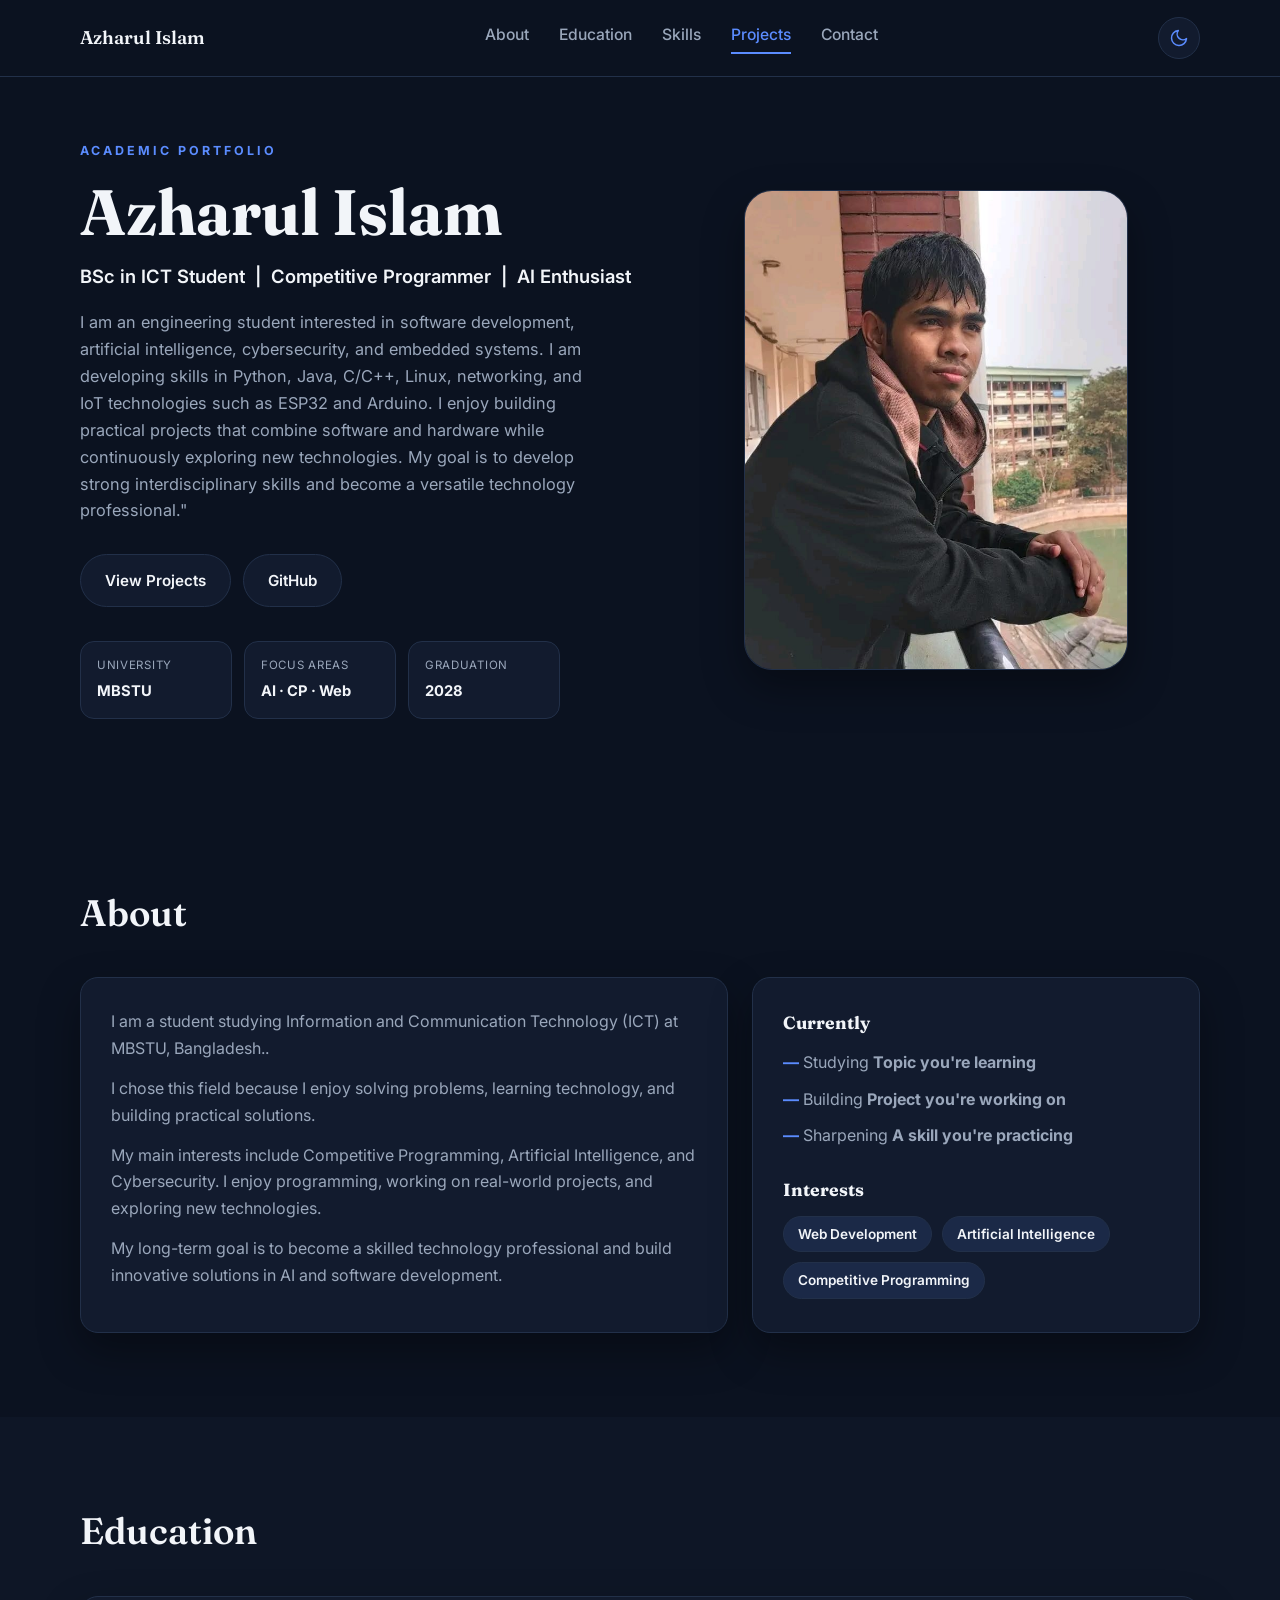
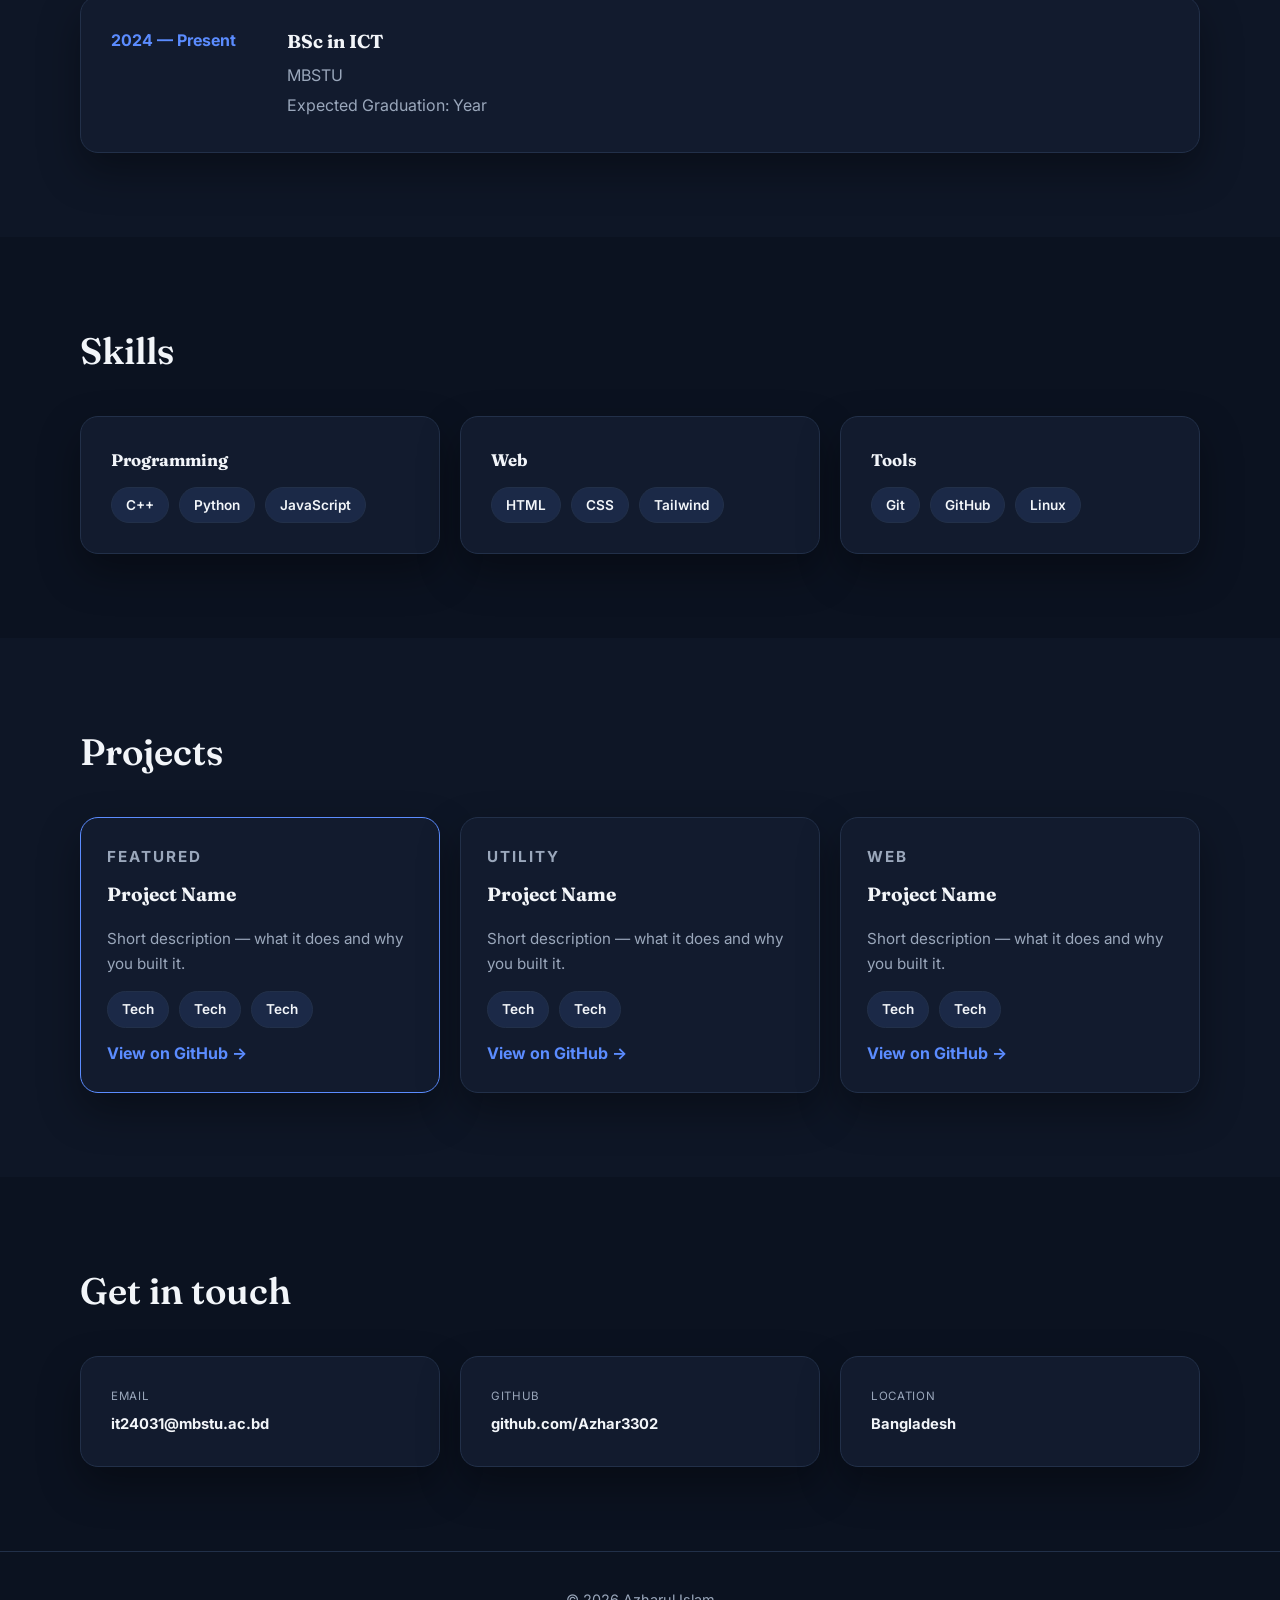
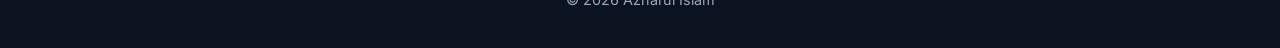
==== commit 00671cec: "Update index.html" ====
--- a/index.html
+++ b/index.html
@@ -261,7 +261,7 @@
             </div>
             <div class="fact">
               <span class="fact-label">Graduation</span>
-              <span class="fact-value">Expected Year</span>
+              <span class="fact-value">2028</span>
             </div>
           </div>
         </div>
@@ -279,10 +279,10 @@
         <h2 class="section-title fade-up">About</h2>
         <div class="split">
           <div class="panel fade-up">
-            <p>I am a student studying [your field] at MBSTU, [country].</p>
-            <p>I chose this field because [your reason — e.g. it lets me combine problem-solving with building real things].</p>
-            <p>My main interests include Competitive Programming, Artificial Intelligence, and [interest 3]. I enjoy [what you enjoy doing].</p>
-            <p>My long-term goal is to [your goal — career direction, industry, or research area].</p>
+            <p>I am a student studying Information and Communication Technology (ICT) at MBSTU, Bangladesh..</p>
+            <p>I chose this field because I enjoy solving problems, learning technology, and building practical solutions.</p>
+            <p>My main interests include Competitive Programming, Artificial Intelligence, and Cybersecurity. I enjoy programming, working on real-world projects, and exploring new technologies.</p>
+            <p>My long-term goal is to become a skilled technology professional and build innovative solutions in AI and software development.</p>
           </div>
           <aside class="panel side-panel fade-up">
             <h3>Currently</h3>
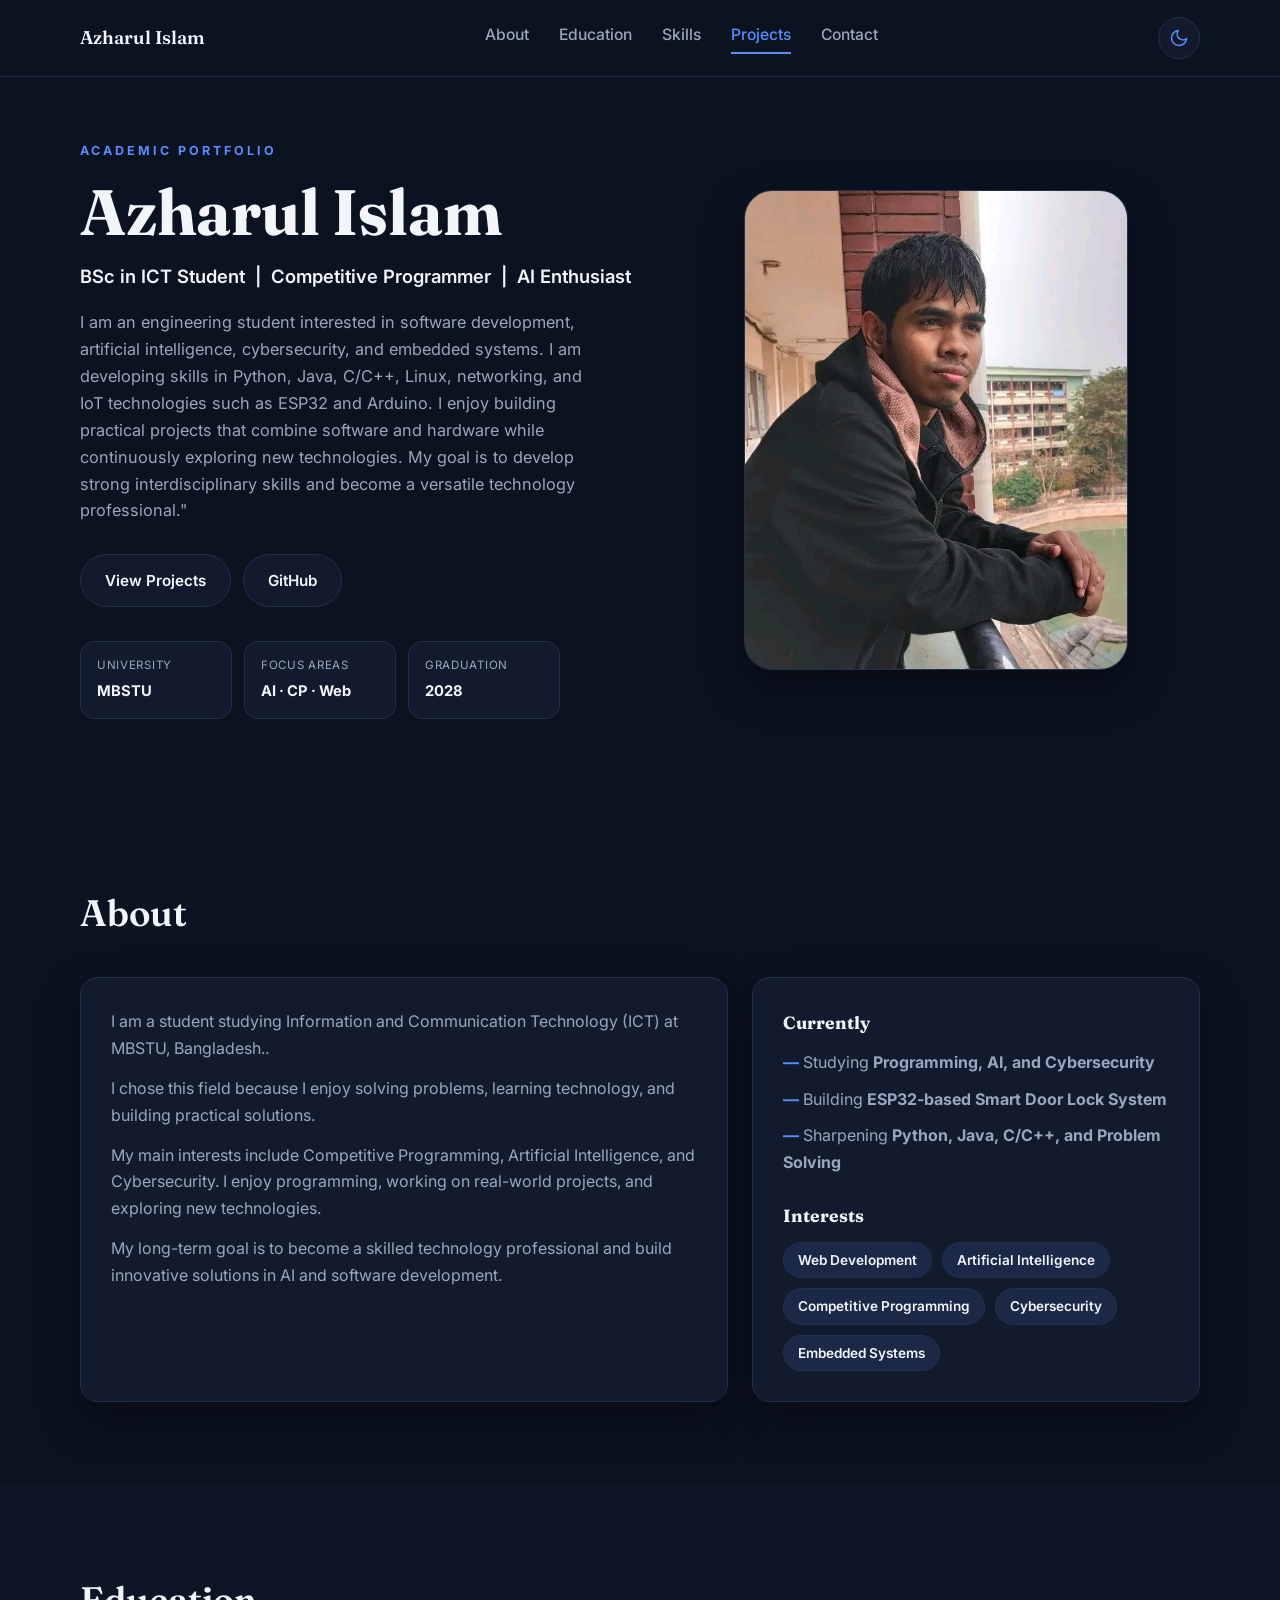
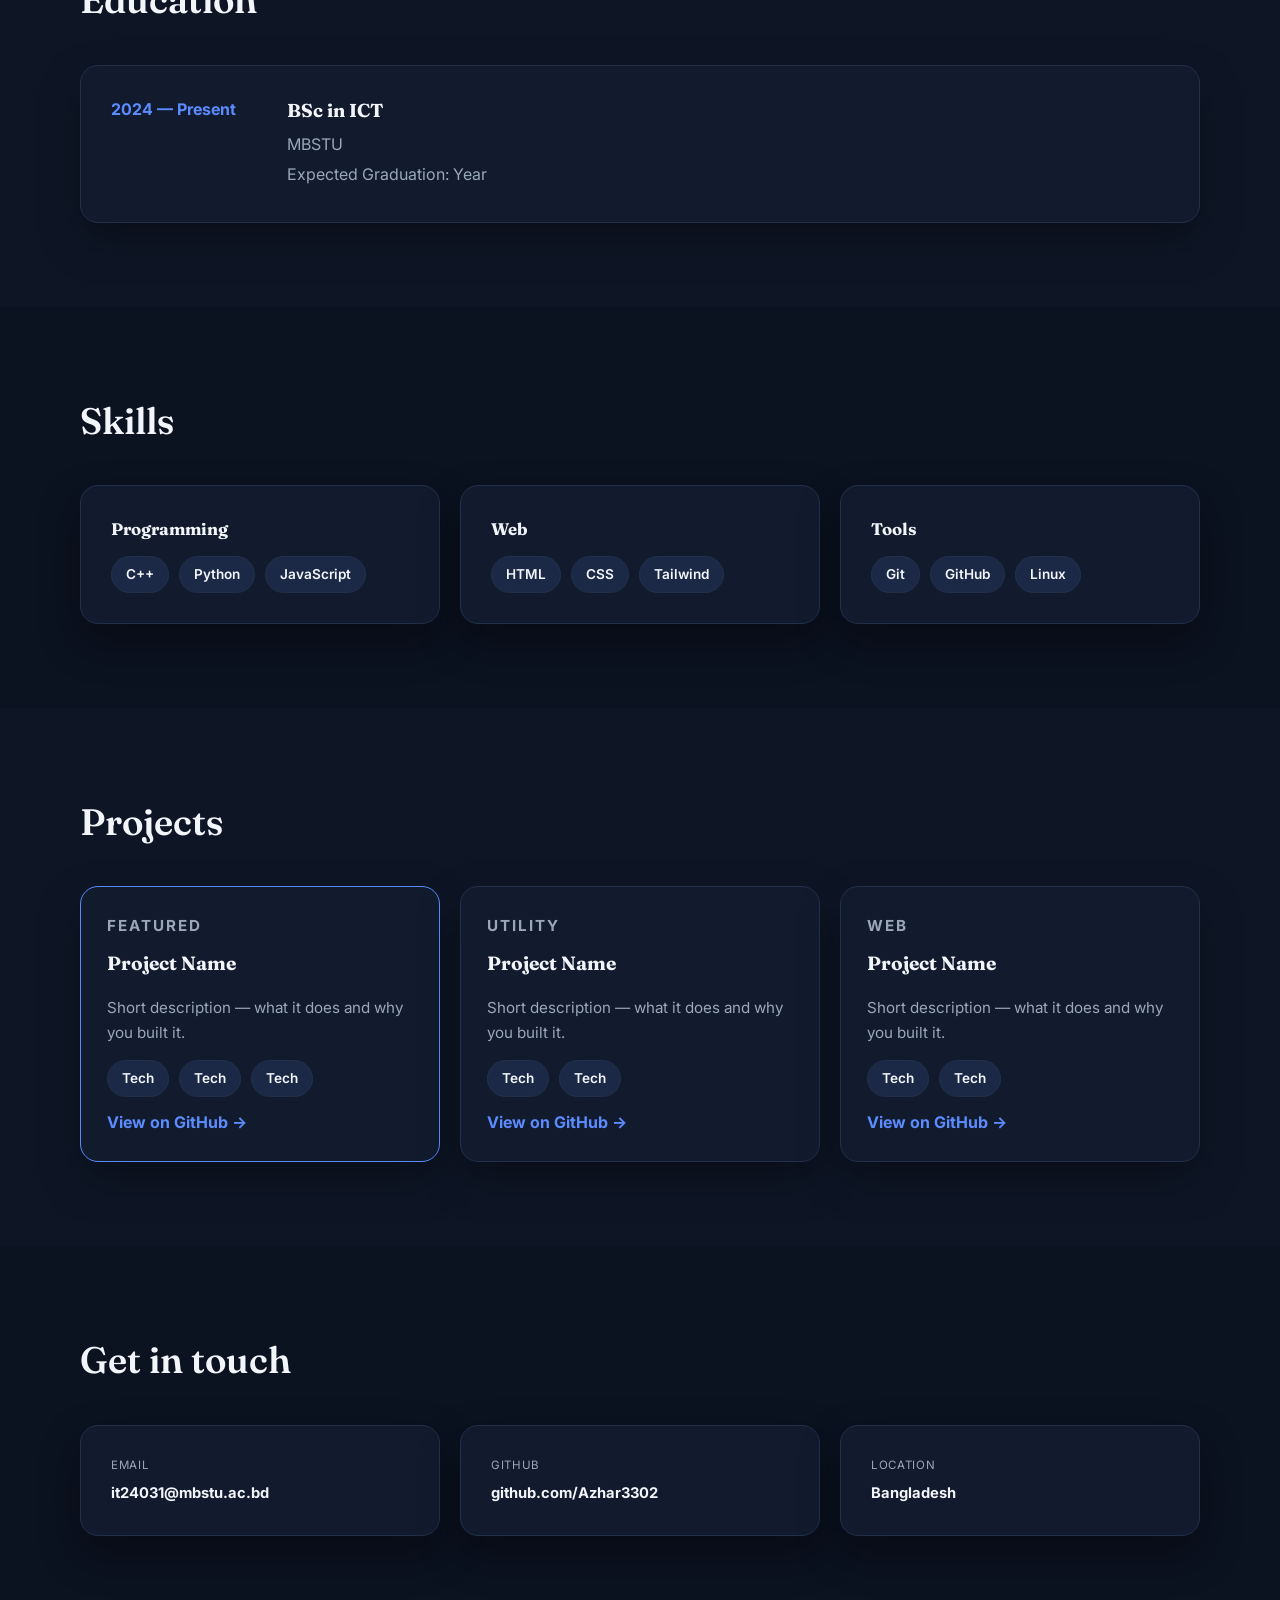
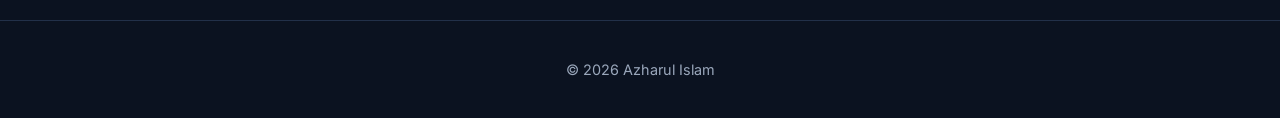
==== commit 36b6b7aa: "Update index.html" ====
--- a/index.html
+++ b/index.html
@@ -287,15 +287,17 @@
           <aside class="panel side-panel fade-up">
             <h3>Currently</h3>
             <ul class="dash-list">
-              <li>Studying <strong>Topic you're learning</strong></li>
-              <li>Building <strong>Project you're working on</strong></li>
-              <li>Sharpening <strong>A skill you're practicing</strong></li>
+              <li>Studying <strong>Programming, AI, and Cybersecurity</strong></li>
+              <li>Building <strong>ESP32-based Smart Door Lock System</strong></li>
+              <li>Sharpening <strong>Python, Java, C/C++, and Problem Solving</strong></li>
             </ul>
             <h3>Interests</h3>
             <div class="pill-row">
               <span class="pill">Web Development</span>
               <span class="pill">Artificial Intelligence</span>
               <span class="pill">Competitive Programming</span>
+               <span class="pill">Cybersecurity</span>
+               <span class="pill">Embedded Systems</span>
             </div>
           </aside>
         </div>
